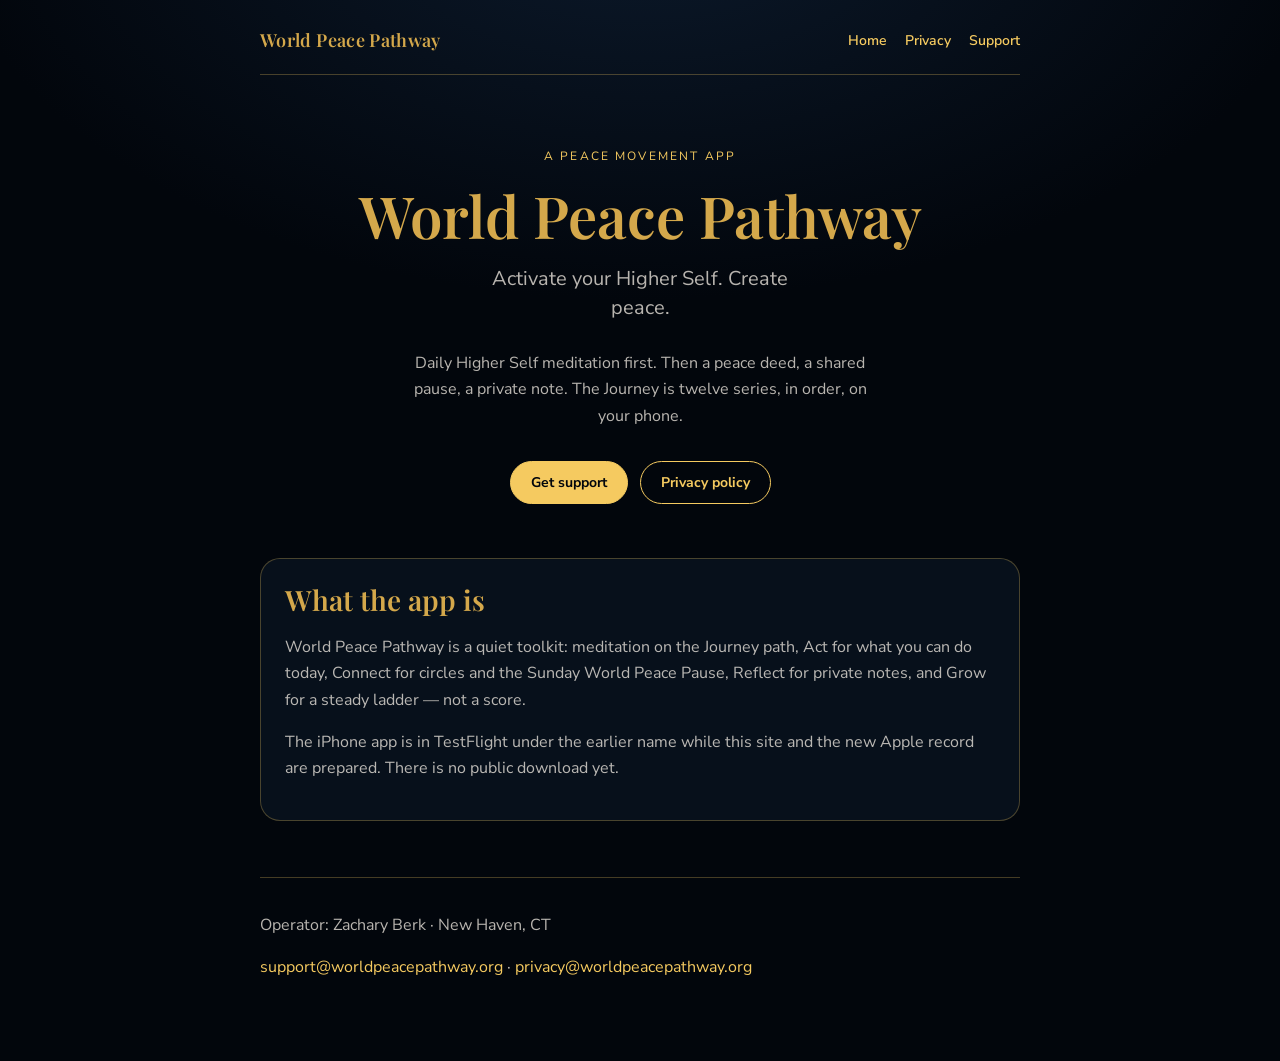
==== index.html @ 6fa05600 "World Peace Pathway website" ====
<!DOCTYPE html>
<html lang="en">
  <head>
    <meta charset="utf-8" />
    <meta name="viewport" content="width=device-width, initial-scale=1" />
    <title>World Peace Pathway</title>
    <meta
      name="description"
      content="World Peace Pathway — activate your Higher Self and create peace. A meditation path for daily practice, peace deeds, and shared silence."
    />
    <link rel="preconnect" href="https://fonts.googleapis.com" />
    <link rel="preconnect" href="https://fonts.gstatic.com" crossorigin />
    <link
      href="https://fonts.googleapis.com/css2?family=Nunito+Sans:wght@400;600;700&family=Playfair+Display:wght@500;600&display=swap"
      rel="stylesheet"
    />
    <link rel="stylesheet" href="styles.css" />
  </head>
  <body>
    <div class="wrap">
      <nav class="nav" aria-label="Primary">
        <a class="brand" href="index.html">World Peace Pathway</a>
        <div class="nav-links">
          <a href="index.html" aria-current="page">Home</a>
          <a href="privacy.html">Privacy</a>
          <a href="support.html">Support</a>
        </div>
      </nav>

      <header class="hero">
        <p class="kicker">A peace movement app</p>
        <h1>World Peace Pathway</h1>
        <p class="tagline">Activate your Higher Self. Create peace.</p>
        <p class="lede">
          Daily Higher Self meditation first. Then a peace deed, a shared pause, a private note.
          The Journey is twelve series, in order, on your phone.
        </p>
        <div class="actions">
          <a class="btn" href="support.html">Get support</a>
          <a class="btn ghost" href="privacy.html">Privacy policy</a>
        </div>
      </header>

      <section class="panel">
        <h2>What the app is</h2>
        <p>
          World Peace Pathway is a quiet toolkit: meditation on the Journey path, Act for what you
          can do today, Connect for circles and the Sunday World Peace Pause, Reflect for private
          notes, and Grow for a steady ladder — not a score.
        </p>
        <p>
          The iPhone app is in TestFlight under the earlier name while this site and the new
          Apple record are prepared. There is no public download yet.
        </p>
      </section>

      <footer>
        <p>Operator: Zachary Berk · New Haven, CT</p>
        <p>
          <a href="mailto:support@worldpeacepathway.org">support@worldpeacepathway.org</a>
          ·
          <a href="mailto:privacy@worldpeacepathway.org">privacy@worldpeacepathway.org</a>
        </p>
      </footer>
    </div>
  </body>
</html>
---- styles.css ----
:root {
  --night: #02060c;
  --night-mid: #061018;
  --card: #0a1522;
  --gold: #f5ca60;
  --gold-title: #d4a84b;
  --gold-deep: #8a5a0a;
  --cream: #fff8ee;
  --muted: rgba(255, 248, 238, 0.72);
  --line: rgba(245, 202, 96, 0.28);
  --ink: #0b2236;
}

* {
  box-sizing: border-box;
}

html,
body {
  margin: 0;
  min-height: 100%;
  background: radial-gradient(1200px 700px at 50% -10%, #0c1a2c 0%, var(--night) 58%);
  color: var(--cream);
  font-family: "Nunito Sans", sans-serif;
}

body {
  min-height: 100vh;
}

a {
  color: var(--gold);
  text-decoration: none;
}

a:hover,
a:focus {
  text-decoration: underline;
}

.wrap {
  width: min(760px, calc(100% - 40px));
  margin: 0 auto;
  padding: 28px 0 64px;
}

.nav {
  display: flex;
  align-items: center;
  justify-content: space-between;
  gap: 16px;
  padding-bottom: 22px;
  border-bottom: 1px solid var(--line);
}

.brand {
  font-family: "Playfair Display", Georgia, serif;
  font-weight: 600;
  font-size: 18px;
  letter-spacing: 0.02em;
  color: var(--gold-title);
}

.nav-links {
  display: flex;
  gap: 18px;
  font-size: 14px;
  font-weight: 600;
}

.hero {
  padding: 72px 0 36px;
  text-align: center;
}

.kicker {
  text-transform: uppercase;
  letter-spacing: 0.18em;
  font-size: 12px;
  color: var(--gold);
  margin: 0 0 16px;
}

h1 {
  font-family: "Playfair Display", Georgia, serif;
  font-weight: 600;
  font-size: clamp(36px, 7vw, 58px);
  line-height: 1.12;
  color: var(--gold-title);
  margin: 0 0 16px;
}

h2 {
  font-family: "Playfair Display", Georgia, serif;
  font-weight: 600;
  font-size: 28px;
  color: var(--gold-title);
  margin: 40px 0 12px;
}

h3 {
  font-family: "Playfair Display", Georgia, serif;
  font-size: 20px;
  color: var(--gold);
  margin: 28px 0 8px;
}

.tagline {
  font-size: 20px;
  line-height: 1.45;
  color: var(--muted);
  margin: 0 auto 28px;
  max-width: 28ch;
}

.lede,
p,
li {
  font-size: 16px;
  line-height: 1.65;
  color: var(--muted);
}

.lede {
  max-width: 46ch;
  margin: 0 auto 32px;
}

.actions {
  display: flex;
  justify-content: center;
  gap: 12px;
  flex-wrap: wrap;
}

.btn {
  display: inline-block;
  border: 1px solid var(--gold);
  color: var(--night);
  background: var(--gold);
  border-radius: 999px;
  padding: 11px 20px;
  font-weight: 700;
  font-size: 14px;
}

.btn.ghost {
  background: transparent;
  color: var(--gold);
}

.panel {
  background: rgba(10, 21, 34, 0.72);
  border: 1px solid var(--line);
  border-radius: 20px;
  padding: 22px 24px;
  margin-top: 18px;
}

.panel h2 {
  margin-top: 0;
}

ul {
  padding-left: 1.15em;
}

.meta {
  font-size: 13px;
  color: rgba(255, 248, 238, 0.55);
}

footer {
  margin-top: 56px;
  padding-top: 18px;
  border-top: 1px solid var(--line);
  font-size: 13px;
  color: rgba(255, 248, 238, 0.55);
}

@media (max-width: 640px) {
  .nav {
    flex-direction: column;
    align-items: flex-start;
  }

  .hero {
    padding-top: 48px;
    text-align: left;
  }

  .lede,
  .tagline {
    margin-left: 0;
  }

  .actions {
    justify-content: flex-start;
  }
}
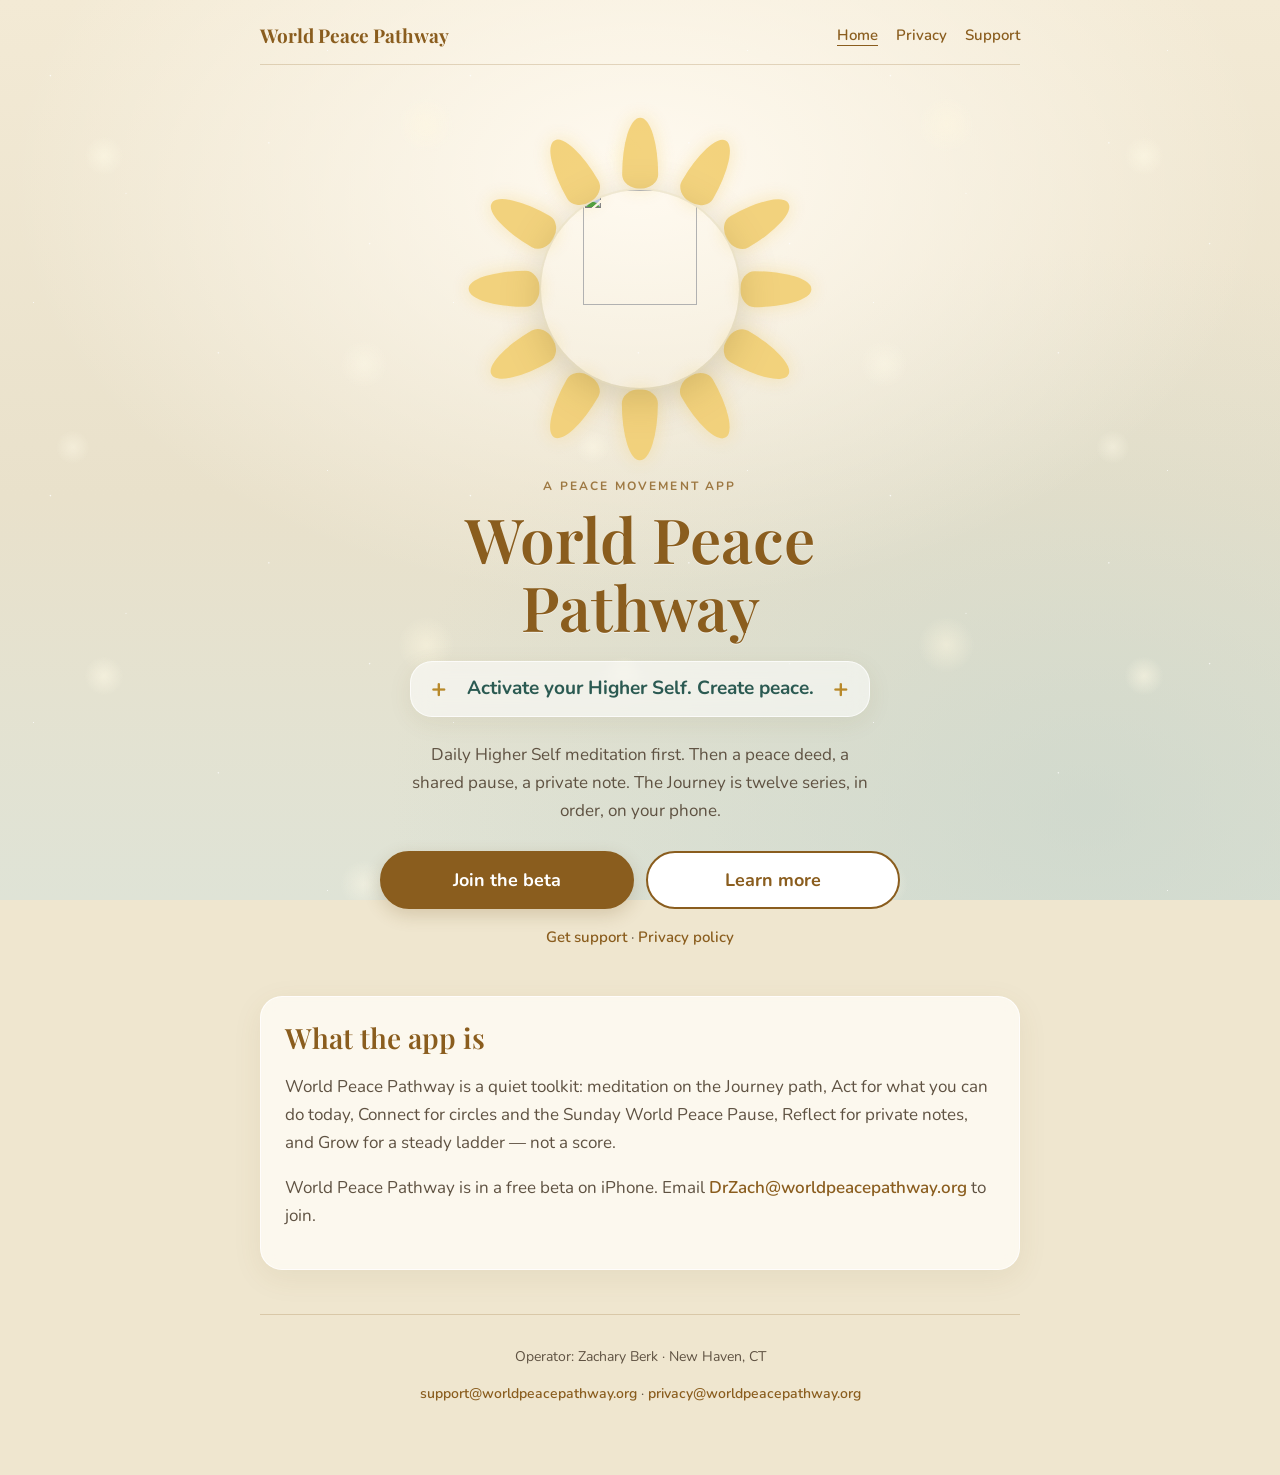
==== commit 276e186f: "New app look" ====
--- a/index.html
+++ b/index.html
@@ -11,7 +11,7 @@
     <link rel="preconnect" href="https://fonts.googleapis.com" />
     <link rel="preconnect" href="https://fonts.gstatic.com" crossorigin />
     <link
-      href="https://fonts.googleapis.com/css2?family=Nunito+Sans:wght@400;600;700&family=Playfair+Display:wght@500;600&display=swap"
+      href="https://fonts.googleapis.com/css2?family=Nunito:wght@400;600;700&family=Playfair+Display:wght@500;600;700&display=swap"
       rel="stylesheet"
     />
     <link rel="stylesheet" href="styles.css" />
@@ -28,20 +28,22 @@
       </nav>
 
       <header class="hero">
+        <div class="globe" aria-hidden="true"><span class="petal" style="--r:0deg"></span><span class="petal" style="--r:30deg"></span><span class="petal" style="--r:60deg"></span><span class="petal" style="--r:90deg"></span><span class="petal" style="--r:120deg"></span><span class="petal" style="--r:150deg"></span><span class="petal" style="--r:180deg"></span><span class="petal" style="--r:210deg"></span><span class="petal" style="--r:240deg"></span><span class="petal" style="--r:270deg"></span><span class="petal" style="--r:300deg"></span><span class="petal" style="--r:330deg"></span><img class="earth" src="img/earth.webp" alt="" /></div>
         <p class="kicker">A peace movement app</p>
         <h1>World Peace Pathway</h1>
-        <p class="tagline">Activate your Higher Self. Create peace.</p>
+        <p class="tagline"><span class="plus" aria-hidden="true">+</span><span>Activate your Higher Self. Create peace.</span><span class="plus" aria-hidden="true">+</span></p>
         <p class="lede">
           Daily Higher Self meditation first. Then a peace deed, a shared pause, a private note.
           The Journey is twelve series, in order, on your phone.
         </p>
         <div class="actions">
-          <a class="btn" href="support.html">Get support</a>
-          <a class="btn ghost" href="privacy.html">Privacy policy</a>
+          <a class="btn" href="mailto:DrZach@worldpeacepathway.org?subject=Join%20the%20World%20Peace%20Pathway%20beta">Join the beta</a>
+          <a class="btn ghost" href="#about">Learn more</a>
         </div>
+        <p class="small-links"><a href="support.html">Get support</a> · <a href="privacy.html">Privacy policy</a></p>
       </header>
 
-      <section class="panel">
+      <section class="panel" id="about">
         <h2>What the app is</h2>
         <p>
           World Peace Pathway is a quiet toolkit: meditation on the Journey path, Act for what you
@@ -49,8 +51,8 @@
           notes, and Grow for a steady ladder — not a score.
         </p>
         <p>
-          The iPhone app is in TestFlight under the earlier name while this site and the new
-          Apple record are prepared. There is no public download yet.
+          World Peace Pathway is in a free beta on iPhone. Email
+          <a href="mailto:DrZach@worldpeacepathway.org">DrZach@worldpeacepathway.org</a> to join.
         </p>
       </section>
 
--- a/styles.css
+++ b/styles.css
@@ -1,200 +1,92 @@
 :root {
-  --night: #02060c;
-  --night-mid: #061018;
-  --card: #0a1522;
-  --gold: #f5ca60;
-  --gold-title: #d4a84b;
-  --gold-deep: #8a5a0a;
-  --cream: #fff8ee;
-  --muted: rgba(255, 248, 238, 0.72);
-  --line: rgba(245, 202, 96, 0.28);
-  --ink: #0b2236;
+  --cream: #fbf5e6;
+  --sky: #efe6cf;
+  --gold: #e9c76a;
+  --petal: #f2cf72;
+  --brown: #8a5d1e;
+  --brown-deep: #6f4914;
+  --teal: #2b5a52;
+  --ink: #3f3426;
+  --muted: #5f5242;
+  --line: rgba(138, 93, 30, 0.22);
 }
-
-* {
-  box-sizing: border-box;
-}
-
-html,
-body {
-  margin: 0;
-  min-height: 100%;
-  background: radial-gradient(1200px 700px at 50% -10%, #0c1a2c 0%, var(--night) 58%);
-  color: var(--cream);
-  font-family: "Nunito Sans", sans-serif;
-}
-
+* { box-sizing: border-box; }
+html { scroll-behavior: smooth; }
+html, body { margin: 0; min-height: 100%; }
 body {
   min-height: 100vh;
+  color: var(--ink);
+  font-family: "Nunito", system-ui, sans-serif;
+  background-color: var(--sky);
+  background-image:
+    radial-gradient(2px 2px at 12% 18%, rgba(255,255,255,.95), transparent 60%),
+    radial-gradient(1.5px 1.5px at 78% 12%, rgba(255,255,255,.9), transparent 60%),
+    radial-gradient(2px 2px at 64% 34%, rgba(255,255,255,.85), transparent 60%),
+    radial-gradient(1.5px 1.5px at 30% 46%, rgba(255,255,255,.9), transparent 60%),
+    radial-gradient(2px 2px at 88% 58%, rgba(255,255,255,.85), transparent 60%),
+    radial-gradient(1.5px 1.5px at 8% 72%, rgba(255,255,255,.9), transparent 60%),
+    radial-gradient(2px 2px at 52% 84%, rgba(255,255,255,.85), transparent 60%),
+    radial-gradient(28px 28px at 20% 30%, rgba(255,250,230,.55), transparent 70%),
+    radial-gradient(40px 40px at 82% 24%, rgba(255,248,225,.5), transparent 70%),
+    radial-gradient(34px 34px at 70% 70%, rgba(255,250,232,.45), transparent 70%),
+    radial-gradient(24px 24px at 14% 86%, rgba(255,250,232,.45), transparent 70%),
+    radial-gradient(900px 600px at 50% 20%, #fffaf0 0%, rgba(255,250,238,0) 70%),
+    radial-gradient(1000px 800px at 85% 90%, rgba(196,210,200,.55), transparent 70%),
+    linear-gradient(180deg, #f3ead5 0%, #e9e1cb 55%, #dfe3d6 100%);
+  background-size: 420px 420px, 420px 420px, 420px 420px, 420px 420px, 420px 420px, 420px 420px, 420px 420px,
+    520px 520px, 520px 520px, 520px 520px, 520px 520px, auto, auto, auto;
+  background-attachment: fixed;
 }
-
-a {
-  color: var(--gold);
-  text-decoration: none;
+a { color: var(--brown); text-decoration: none; font-weight: 600; }
+a:hover, a:focus { text-decoration: underline; }
+.wrap { width: min(760px, calc(100% - 36px)); margin: 0 auto; padding: 22px 0 56px; }
+.nav { display: flex; align-items: center; justify-content: space-between; gap: 12px; flex-wrap: wrap;
+  padding-bottom: 16px; border-bottom: 1px solid var(--line); }
+.brand { font-family: "Playfair Display", Georgia, serif; font-weight: 700; font-size: 19px; color: var(--brown); }
+.nav-links { display: flex; gap: 18px; font-size: 15px; }
+.nav-links a[aria-current="page"] { text-decoration: underline; text-underline-offset: 5px; }
+.hero { padding: 36px 0 28px; text-align: center; }
+.globe { position: relative; width: min(300px, 76vw); aspect-ratio: 1; margin: 6px auto 18px; }
+.earth { position: absolute; inset: 21%; width: 58%; height: 58%; border-radius: 50%;
+  filter: saturate(.9) hue-rotate(4deg) brightness(.92);
+  box-shadow: 0 0 0 2px rgba(255,240,200,.35), 0 10px 40px rgba(120,90,30,.25); }
+.petal { position: absolute; left: 50%; top: 50%; width: 10.5%; height: 21%;
+  background: var(--petal); opacity: .9; border-radius: 50% 50% 50% 50% / 80% 80% 20% 20%;
+  transform: translate(-50%, -50%) rotate(var(--r)) translateY(-190%);
+  box-shadow: 0 0 18px rgba(242,207,114,.45); }
+.kicker { text-transform: uppercase; letter-spacing: .18em; font-size: 12px; font-weight: 700; color: var(--brown); margin: 0 0 8px; opacity: .8; }
+h1 { font-family: "Playfair Display", Georgia, serif; font-weight: 600; font-size: clamp(40px, 8vw, 62px);
+  line-height: 1.1; color: var(--brown); margin: 0 0 20px; text-shadow: 0 1px 0 rgba(255,255,255,.5); }
+.hero h1 { max-width: 11ch; margin-left: auto; margin-right: auto; }
+h2 { font-family: "Playfair Display", Georgia, serif; font-weight: 600; font-size: 28px; color: var(--brown); margin: 36px 0 12px; }
+h3 { font-family: "Playfair Display", Georgia, serif; font-size: 20px; color: var(--brown-deep); margin: 26px 0 6px; }
+.tagline { display: flex; align-items: center; justify-content: space-between; gap: 14px;
+  max-width: 460px; margin: 0 auto 24px; padding: 14px 20px; border-radius: 22px;
+  background: rgba(255,255,255,.55); backdrop-filter: blur(10px); -webkit-backdrop-filter: blur(10px);
+  border: 1px solid rgba(255,255,255,.7); box-shadow: 0 6px 24px rgba(120,90,30,.08);
+  color: var(--teal); font-weight: 700; font-size: 19px; line-height: 1.35; }
+.tagline .plus { color: #b8892a; font-size: 26px; font-weight: 700; line-height: 1; }
+p, li, .lede { font-size: 17px; line-height: 1.65; color: var(--muted); }
+.lede { max-width: 46ch; margin: 0 auto 26px; }
+.actions { display: flex; flex-direction: column; gap: 12px; max-width: 420px; margin: 0 auto; }
+.btn { display: block; text-align: center; border-radius: 999px; padding: 15px 22px; font-weight: 700; font-size: 18px;
+  background: var(--brown); color: #fff; border: 2px solid var(--brown); box-shadow: 0 6px 18px rgba(111,73,20,.2); }
+.btn:hover, .btn:focus { text-decoration: none; background: var(--brown-deep); }
+.btn.ghost { background: #fff; color: var(--brown); box-shadow: none; }
+.btn.ghost:hover { background: #fffaf0; }
+.small-links { font-size: 15px; margin: 16px 0 0; }
+.panel, main > section, .wrap > section {
+  background: rgba(255,253,247,.78); backdrop-filter: blur(8px); -webkit-backdrop-filter: blur(8px);
+  border: 1px solid rgba(255,255,255,.8); border-radius: 22px; padding: 22px 24px; margin-top: 18px;
+  box-shadow: 0 8px 30px rgba(120,90,30,.08); }
+.panel h2, section > h2:first-child { margin-top: 0; }
+ul { padding-left: 1.15em; }
+.meta { font-size: 14px; color: var(--muted); }
+footer { margin-top: 44px; padding-top: 16px; border-top: 1px solid var(--line); font-size: 14px; color: var(--muted); text-align: center; }
+footer p { font-size: 14px; }
+@media (min-width: 900px) {
+  .hero { padding-top: 48px; }
+  .globe { width: 340px; }
+  .actions { flex-direction: row; max-width: 520px; }
+  .actions .btn { flex: 1; }
 }
-
-a:hover,
-a:focus {
-  text-decoration: underline;
-}
-
-.wrap {
-  width: min(760px, calc(100% - 40px));
-  margin: 0 auto;
-  padding: 28px 0 64px;
-}
-
-.nav {
-  display: flex;
-  align-items: center;
-  justify-content: space-between;
-  gap: 16px;
-  padding-bottom: 22px;
-  border-bottom: 1px solid var(--line);
-}
-
-.brand {
-  font-family: "Playfair Display", Georgia, serif;
-  font-weight: 600;
-  font-size: 18px;
-  letter-spacing: 0.02em;
-  color: var(--gold-title);
-}
-
-.nav-links {
-  display: flex;
-  gap: 18px;
-  font-size: 14px;
-  font-weight: 600;
-}
-
-.hero {
-  padding: 72px 0 36px;
-  text-align: center;
-}
-
-.kicker {
-  text-transform: uppercase;
-  letter-spacing: 0.18em;
-  font-size: 12px;
-  color: var(--gold);
-  margin: 0 0 16px;
-}
-
-h1 {
-  font-family: "Playfair Display", Georgia, serif;
-  font-weight: 600;
-  font-size: clamp(36px, 7vw, 58px);
-  line-height: 1.12;
-  color: var(--gold-title);
-  margin: 0 0 16px;
-}
-
-h2 {
-  font-family: "Playfair Display", Georgia, serif;
-  font-weight: 600;
-  font-size: 28px;
-  color: var(--gold-title);
-  margin: 40px 0 12px;
-}
-
-h3 {
-  font-family: "Playfair Display", Georgia, serif;
-  font-size: 20px;
-  color: var(--gold);
-  margin: 28px 0 8px;
-}
-
-.tagline {
-  font-size: 20px;
-  line-height: 1.45;
-  color: var(--muted);
-  margin: 0 auto 28px;
-  max-width: 28ch;
-}
-
-.lede,
-p,
-li {
-  font-size: 16px;
-  line-height: 1.65;
-  color: var(--muted);
-}
-
-.lede {
-  max-width: 46ch;
-  margin: 0 auto 32px;
-}
-
-.actions {
-  display: flex;
-  justify-content: center;
-  gap: 12px;
-  flex-wrap: wrap;
-}
-
-.btn {
-  display: inline-block;
-  border: 1px solid var(--gold);
-  color: var(--night);
-  background: var(--gold);
-  border-radius: 999px;
-  padding: 11px 20px;
-  font-weight: 700;
-  font-size: 14px;
-}
-
-.btn.ghost {
-  background: transparent;
-  color: var(--gold);
-}
-
-.panel {
-  background: rgba(10, 21, 34, 0.72);
-  border: 1px solid var(--line);
-  border-radius: 20px;
-  padding: 22px 24px;
-  margin-top: 18px;
-}
-
-.panel h2 {
-  margin-top: 0;
-}
-
-ul {
-  padding-left: 1.15em;
-}
-
-.meta {
-  font-size: 13px;
-  color: rgba(255, 248, 238, 0.55);
-}
-
-footer {
-  margin-top: 56px;
-  padding-top: 18px;
-  border-top: 1px solid var(--line);
-  font-size: 13px;
-  color: rgba(255, 248, 238, 0.55);
-}
-
-@media (max-width: 640px) {
-  .nav {
-    flex-direction: column;
-    align-items: flex-start;
-  }
-
-  .hero {
-    padding-top: 48px;
-    text-align: left;
-  }
-
-  .lede,
-  .tagline {
-    margin-left: 0;
-  }
-
-  .actions {
-    justify-content: flex-start;
-  }
-}
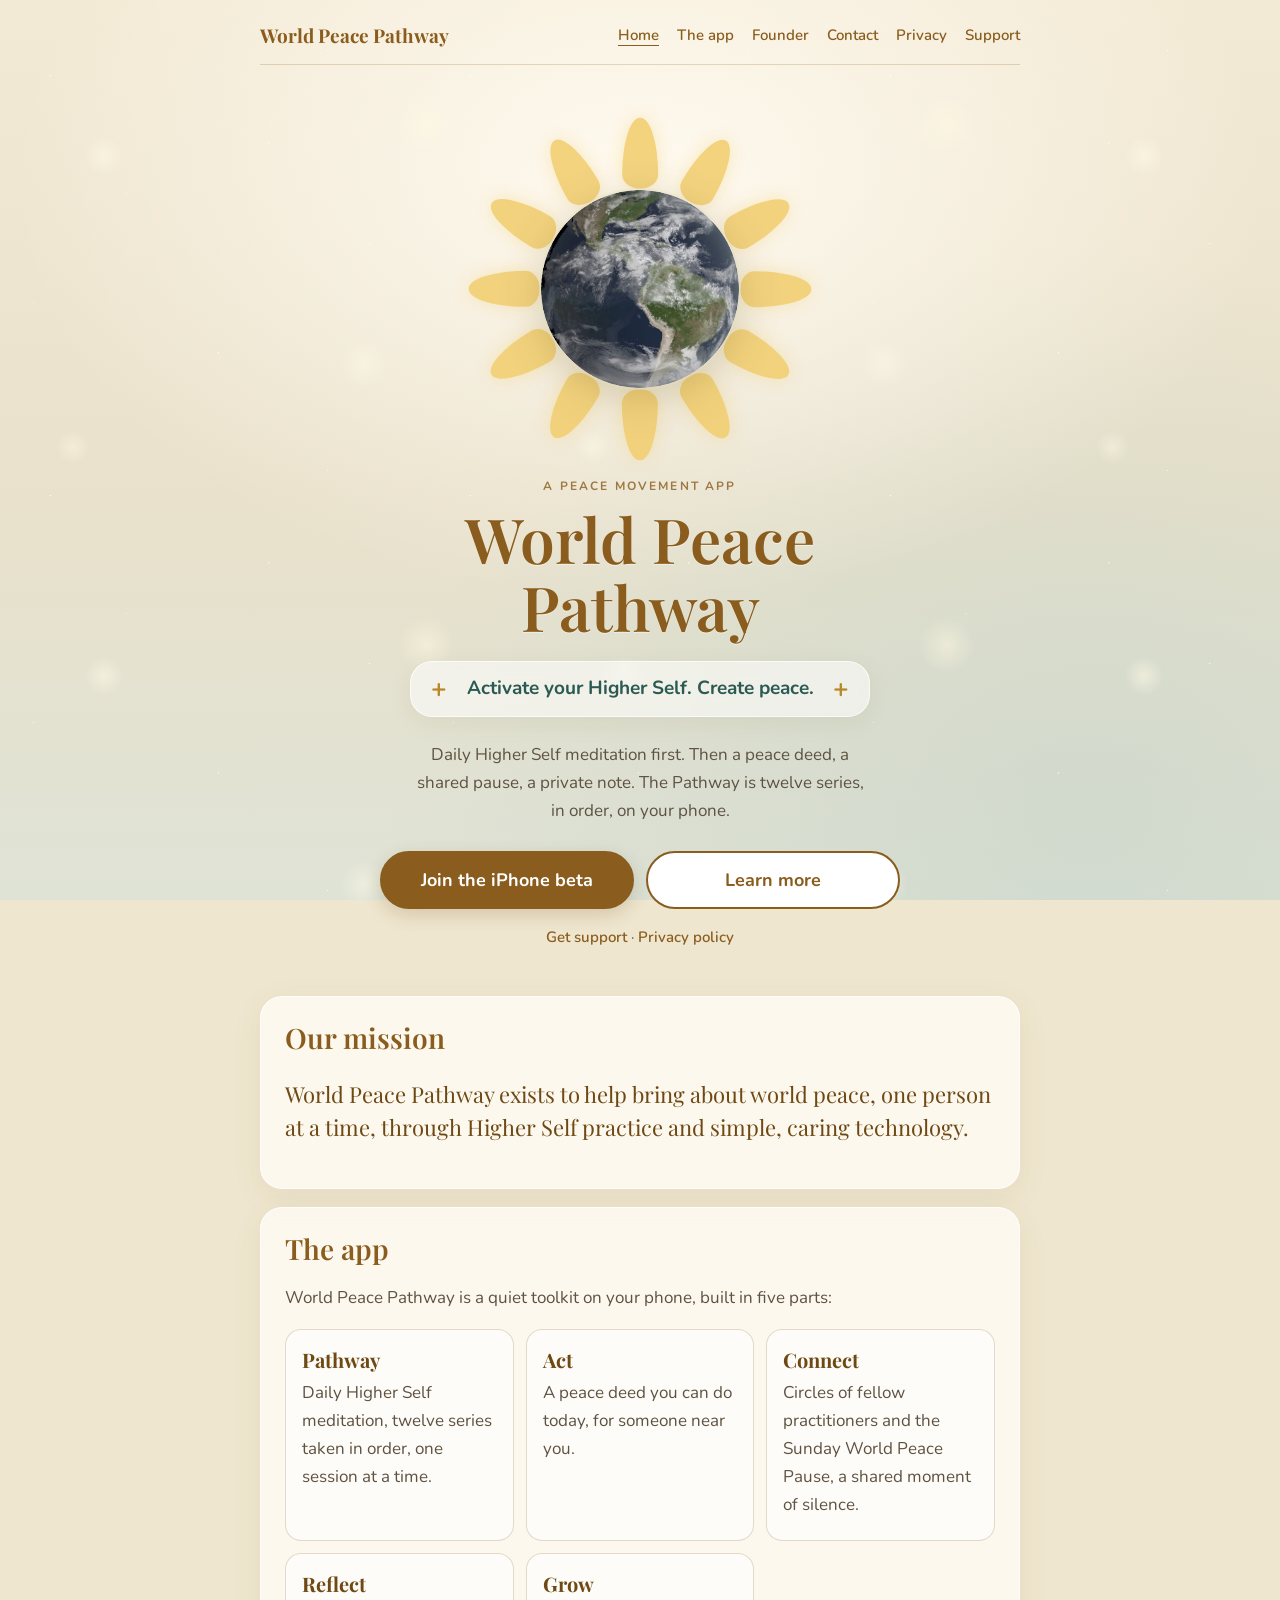
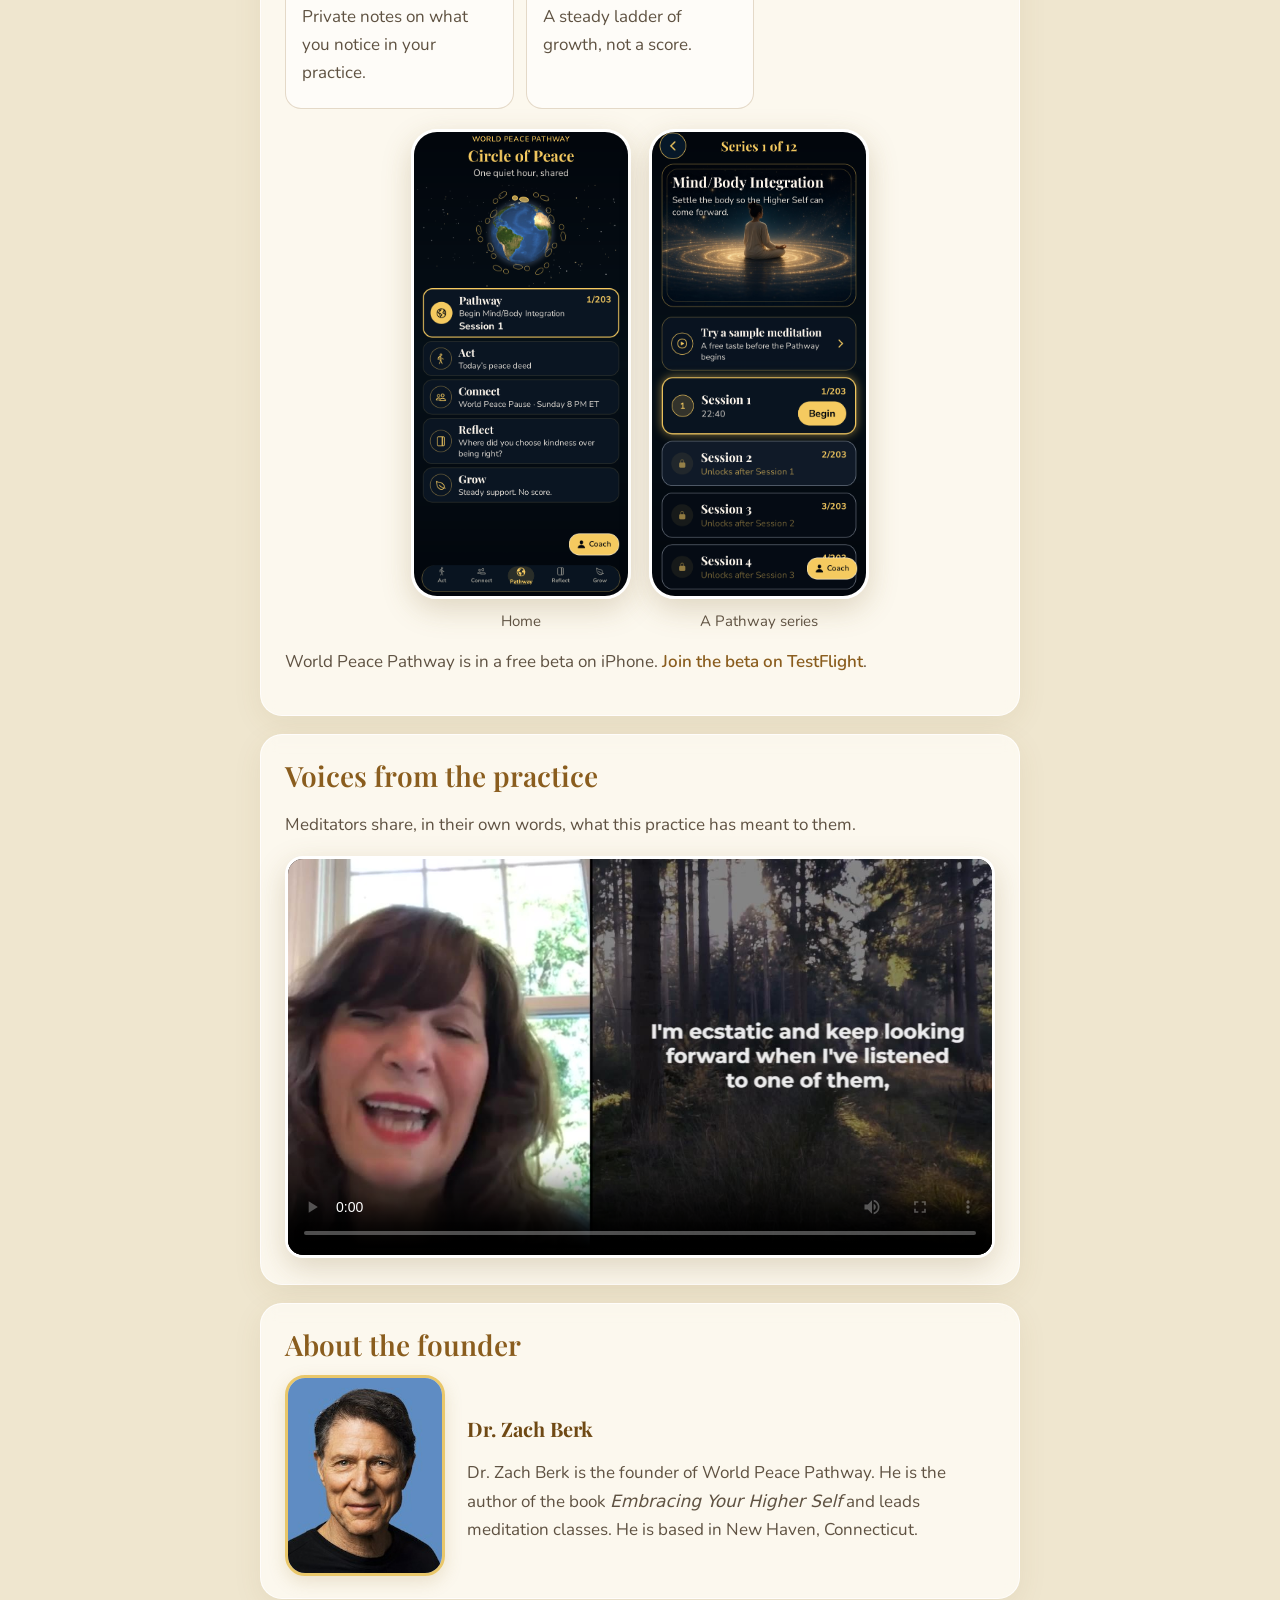
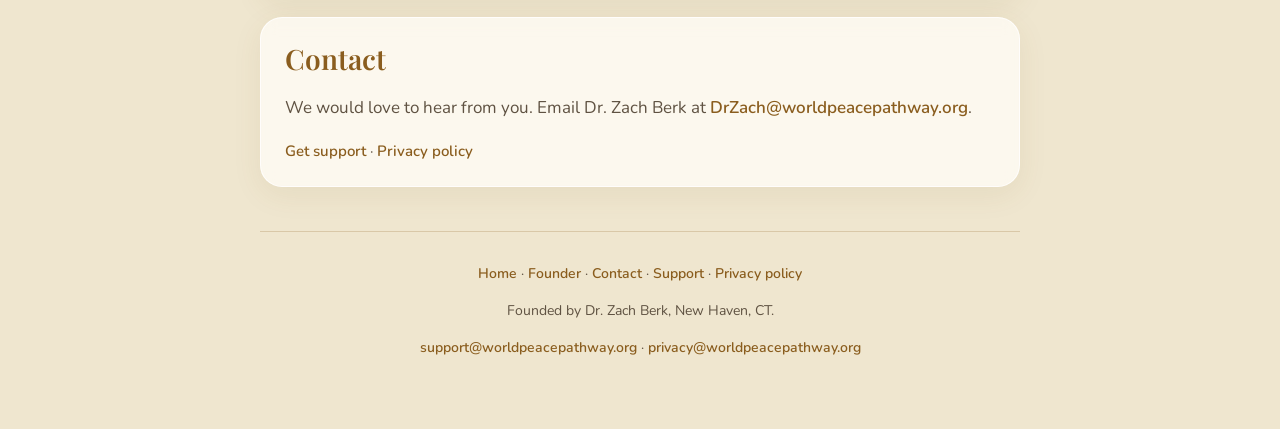
==== commit 488d615d: "Publish full World Peace Pathway site: app overview, Voices video, founder photo Co-authored-by: 764" ====
--- a/index.html
+++ b/index.html
@@ -6,7 +6,7 @@
     <title>World Peace Pathway</title>
     <meta
       name="description"
-      content="World Peace Pathway — activate your Higher Self and create peace. A meditation path for daily practice, peace deeds, and shared silence."
+      content="World Peace Pathway, activate your Higher Self and create peace. A meditation path for daily practice, peace deeds, and shared silence."
     />
     <link rel="preconnect" href="https://fonts.googleapis.com" />
     <link rel="preconnect" href="https://fonts.gstatic.com" crossorigin />
@@ -22,6 +22,9 @@
         <a class="brand" href="index.html">World Peace Pathway</a>
         <div class="nav-links">
           <a href="index.html" aria-current="page">Home</a>
+          <a href="#about">The app</a>
+          <a href="#founder">Founder</a>
+          <a href="#contact">Contact</a>
           <a href="privacy.html">Privacy</a>
           <a href="support.html">Support</a>
         </div>
@@ -34,30 +37,72 @@
         <p class="tagline"><span class="plus" aria-hidden="true">+</span><span>Activate your Higher Self. Create peace.</span><span class="plus" aria-hidden="true">+</span></p>
         <p class="lede">
           Daily Higher Self meditation first. Then a peace deed, a shared pause, a private note.
-          The Journey is twelve series, in order, on your phone.
+          The Pathway is twelve series, in order, on your phone.
         </p>
         <div class="actions">
-          <a class="btn" href="mailto:DrZach@worldpeacepathway.org?subject=Join%20the%20World%20Peace%20Pathway%20beta">Join the beta</a>
-          <a class="btn ghost" href="#about">Learn more</a>
+          <a class="btn" href="https://testflight.apple.com/join/EWuF71GV">Join the iPhone beta</a>
+          <a class="btn ghost" href="#mission">Learn more</a>
         </div>
         <p class="small-links"><a href="support.html">Get support</a> · <a href="privacy.html">Privacy policy</a></p>
       </header>
 
+      <section class="panel" id="mission">
+        <h2>Our mission</h2>
+        <p class="mission">World Peace Pathway exists to help bring about world peace, one person at a time,
+        through Higher Self practice and simple, caring technology.</p>
+      </section>
+
       <section class="panel" id="about">
-        <h2>What the app is</h2>
-        <p>
-          World Peace Pathway is a quiet toolkit: meditation on the Journey path, Act for what you
-          can do today, Connect for circles and the Sunday World Peace Pause, Reflect for private
-          notes, and Grow for a steady ladder — not a score.
-        </p>
-        <p>
-          World Peace Pathway is in a free beta on iPhone. Email
-          <a href="mailto:DrZach@worldpeacepathway.org">DrZach@worldpeacepathway.org</a> to join.
-        </p>
+        <h2>The app</h2>
+        <p>World Peace Pathway is a quiet toolkit on your phone, built in five parts:</p>
+        <div class="parts">
+          <div class="part"><h3>Pathway</h3><p>Daily Higher Self meditation, twelve series taken in order, one session at a time.</p></div>
+          <div class="part"><h3>Act</h3><p>A peace deed you can do today, for someone near you.</p></div>
+          <div class="part"><h3>Connect</h3><p>Circles of fellow practitioners and the Sunday World Peace Pause, a shared moment of silence.</p></div>
+          <div class="part"><h3>Reflect</h3><p>Private notes on what you notice in your practice.</p></div>
+          <div class="part"><h3>Grow</h3><p>A steady ladder of growth, not a score.</p></div>
+        </div>
+        <div class="shots">
+          <figure><img src="img/app-home.png" alt="World Peace Pathway home screen" /><figcaption>Home</figcaption></figure>
+          <figure><img src="img/app-pathway.png" alt="A Pathway series list in World Peace Pathway" /><figcaption>A Pathway series</figcaption></figure>
+        </div>
+        <p>World Peace Pathway is in a free beta on iPhone.
+          <a href="https://testflight.apple.com/join/EWuF71GV">Join the beta on TestFlight</a>.</p>
+      </section>
+
+      <section class="panel" id="voices">
+        <h2>Voices from the practice</h2>
+        <p>Meditators share, in their own words, what this practice has meant to them.</p>
+        <div class="video-wrap">
+          <video controls playsinline preload="metadata" poster="media/voices-poster.jpg">
+            <source src="media/voices.mp4" type="video/mp4" />
+            Your browser does not support embedded video.
+          </video>
+        </div>
+      </section>
+
+      <section class="panel" id="founder">
+        <h2>About the founder</h2>
+        <div class="founder">
+          <img class="founder-photo" src="media/zach-berk.jpg" alt="Dr. Zach Berk" width="160" height="203" loading="lazy" />
+          <div>
+            <h3>Dr. Zach Berk</h3>
+            <p>Dr. Zach Berk is the founder of World Peace Pathway. He is the author of the book
+            <em>Embracing Your Higher Self</em> and leads meditation classes. He is based in New Haven, Connecticut.</p>
+          </div>
+        </div>
+      </section>
+
+      <section class="panel" id="contact">
+        <h2>Contact</h2>
+        <p>We would love to hear from you. Email Dr. Zach Berk at
+          <a href="mailto:DrZach@worldpeacepathway.org">DrZach@worldpeacepathway.org</a>.</p>
+        <p class="small-links"><a href="support.html">Get support</a> · <a href="privacy.html">Privacy policy</a></p>
       </section>
 
       <footer>
-        <p>Operator: Zachary Berk · New Haven, CT</p>
+        <p class="footer-links"><a href="index.html">Home</a> · <a href="#founder">Founder</a> · <a href="#contact">Contact</a> · <a href="support.html">Support</a> · <a href="privacy.html">Privacy policy</a></p>
+        <p>Founded by Dr. Zach Berk, New Haven, CT.</p>
         <p>
           <a href="mailto:support@worldpeacepathway.org">support@worldpeacepathway.org</a>
           ·
--- a/styles.css
+++ b/styles.css
@@ -90,3 +90,22 @@
   .actions { flex-direction: row; max-width: 520px; }
   .actions .btn { flex: 1; }
 }
+
+.mission { font-family: "Playfair Display", Georgia, serif; font-size: 22px; line-height: 1.5; color: var(--brown-deep); }
+.parts { display: grid; grid-template-columns: repeat(auto-fit, minmax(200px, 1fr)); gap: 12px; }
+.part { background: rgba(255,255,255,.6); border: 1px solid var(--line); border-radius: 16px; padding: 4px 16px; }
+.part h3 { margin-top: 12px; }
+.part p { margin-top: 4px; }
+.shots { display: flex; gap: 18px; justify-content: center; flex-wrap: wrap; margin: 20px 0 8px; }
+.shots figure { margin: 0; text-align: center; }
+.shots img { width: min(220px, 40vw); border-radius: 26px; border: 3px solid #fff; box-shadow: 0 10px 30px rgba(120,90,30,.22); }
+.shots figcaption { font-size: 15px; color: var(--muted); margin-top: 6px; }
+.founder { display: flex; gap: 22px; align-items: center; flex-wrap: wrap; }
+.photo-placeholder { width: 160px; height: 200px; flex: none; border: 2px dashed var(--brown); border-radius: 18px;
+  display: flex; align-items: center; justify-content: center; text-align: center; font-weight: 700; font-size: 13px;
+  letter-spacing: .08em; color: var(--brown); background: rgba(255,255,255,.6); }
+.founder > div:last-child { flex: 1; min-width: 220px; }
+
+.video-wrap { margin: 16px 0 4px; border-radius: 18px; overflow: hidden; border: 3px solid #fff; box-shadow: 0 10px 30px rgba(120,90,30,.22); background: #000; }
+.video-wrap video { display: block; width: 100%; height: auto; aspect-ratio: 16 / 9; }
+.founder-photo { width: 160px; height: auto; flex: none; border-radius: 20px; border: 3px solid var(--gold); box-shadow: 0 6px 18px rgba(150,115,40,0.18); object-fit: cover; }
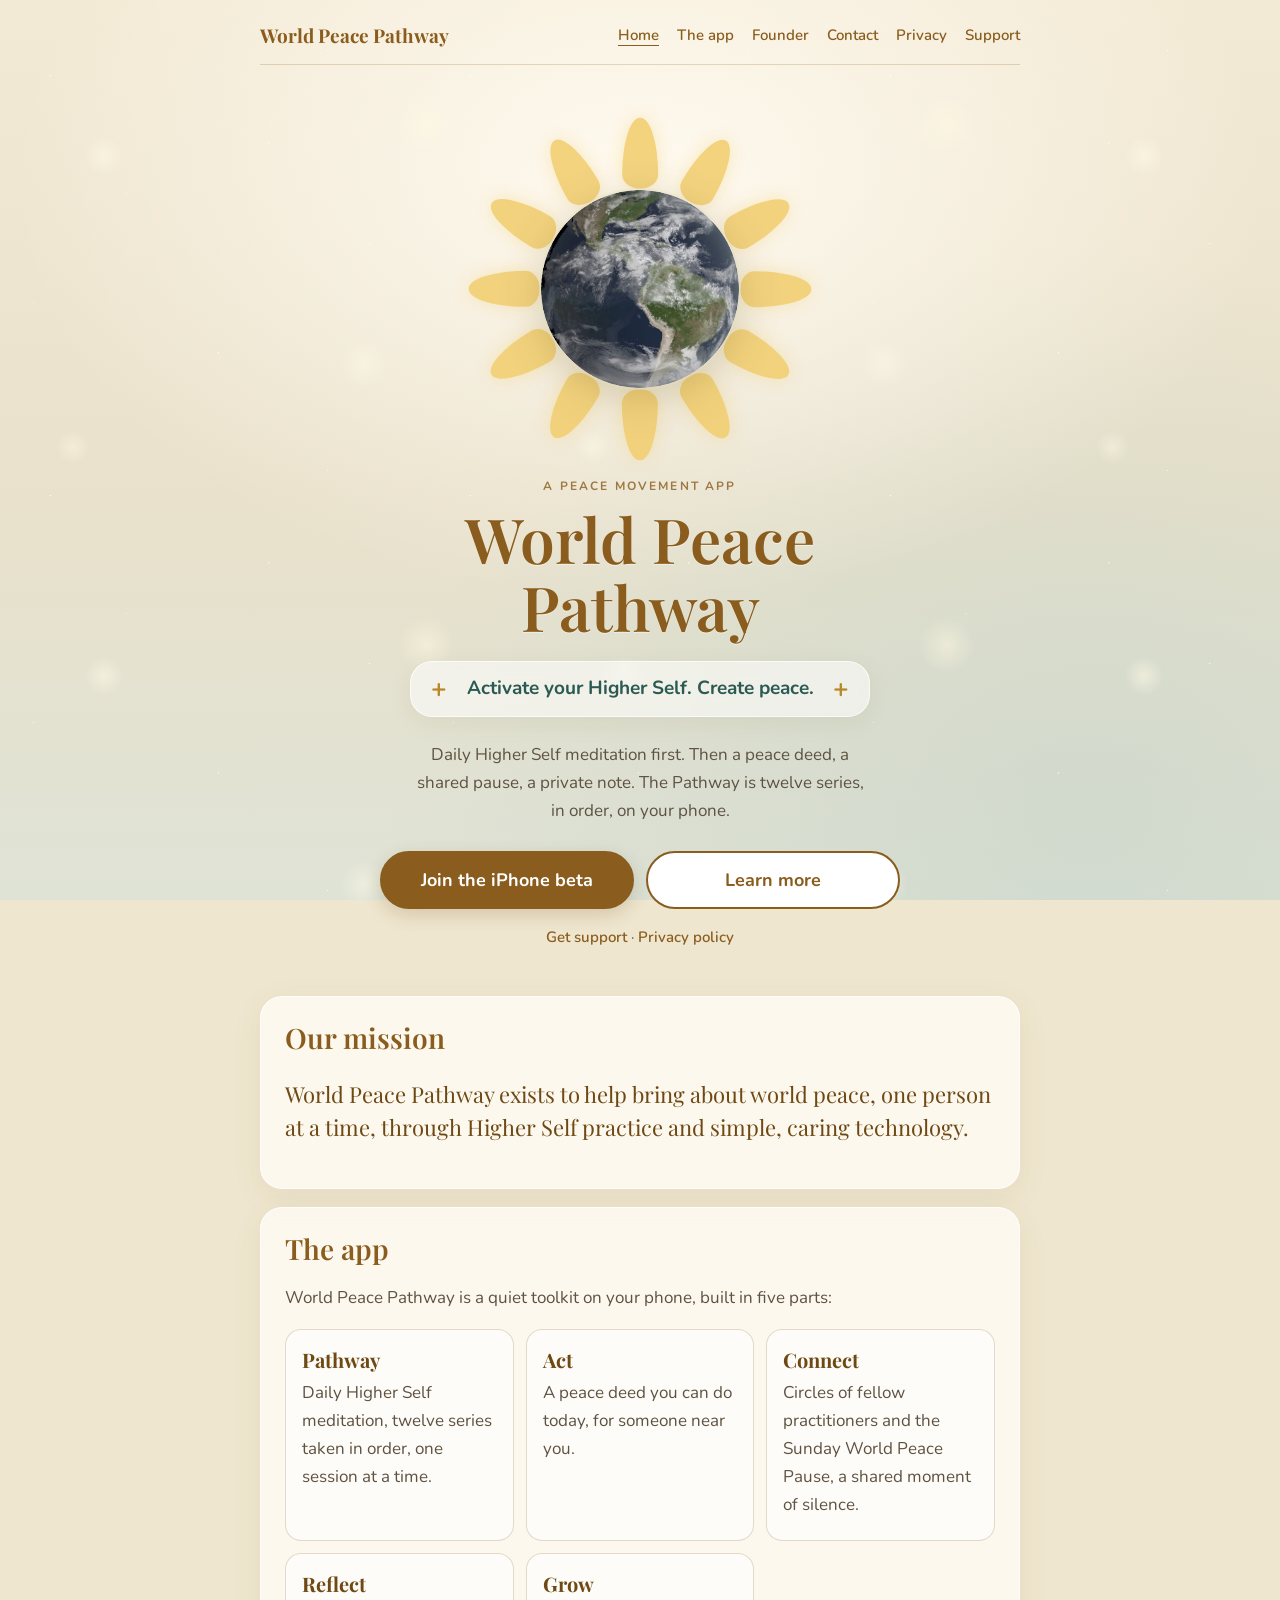
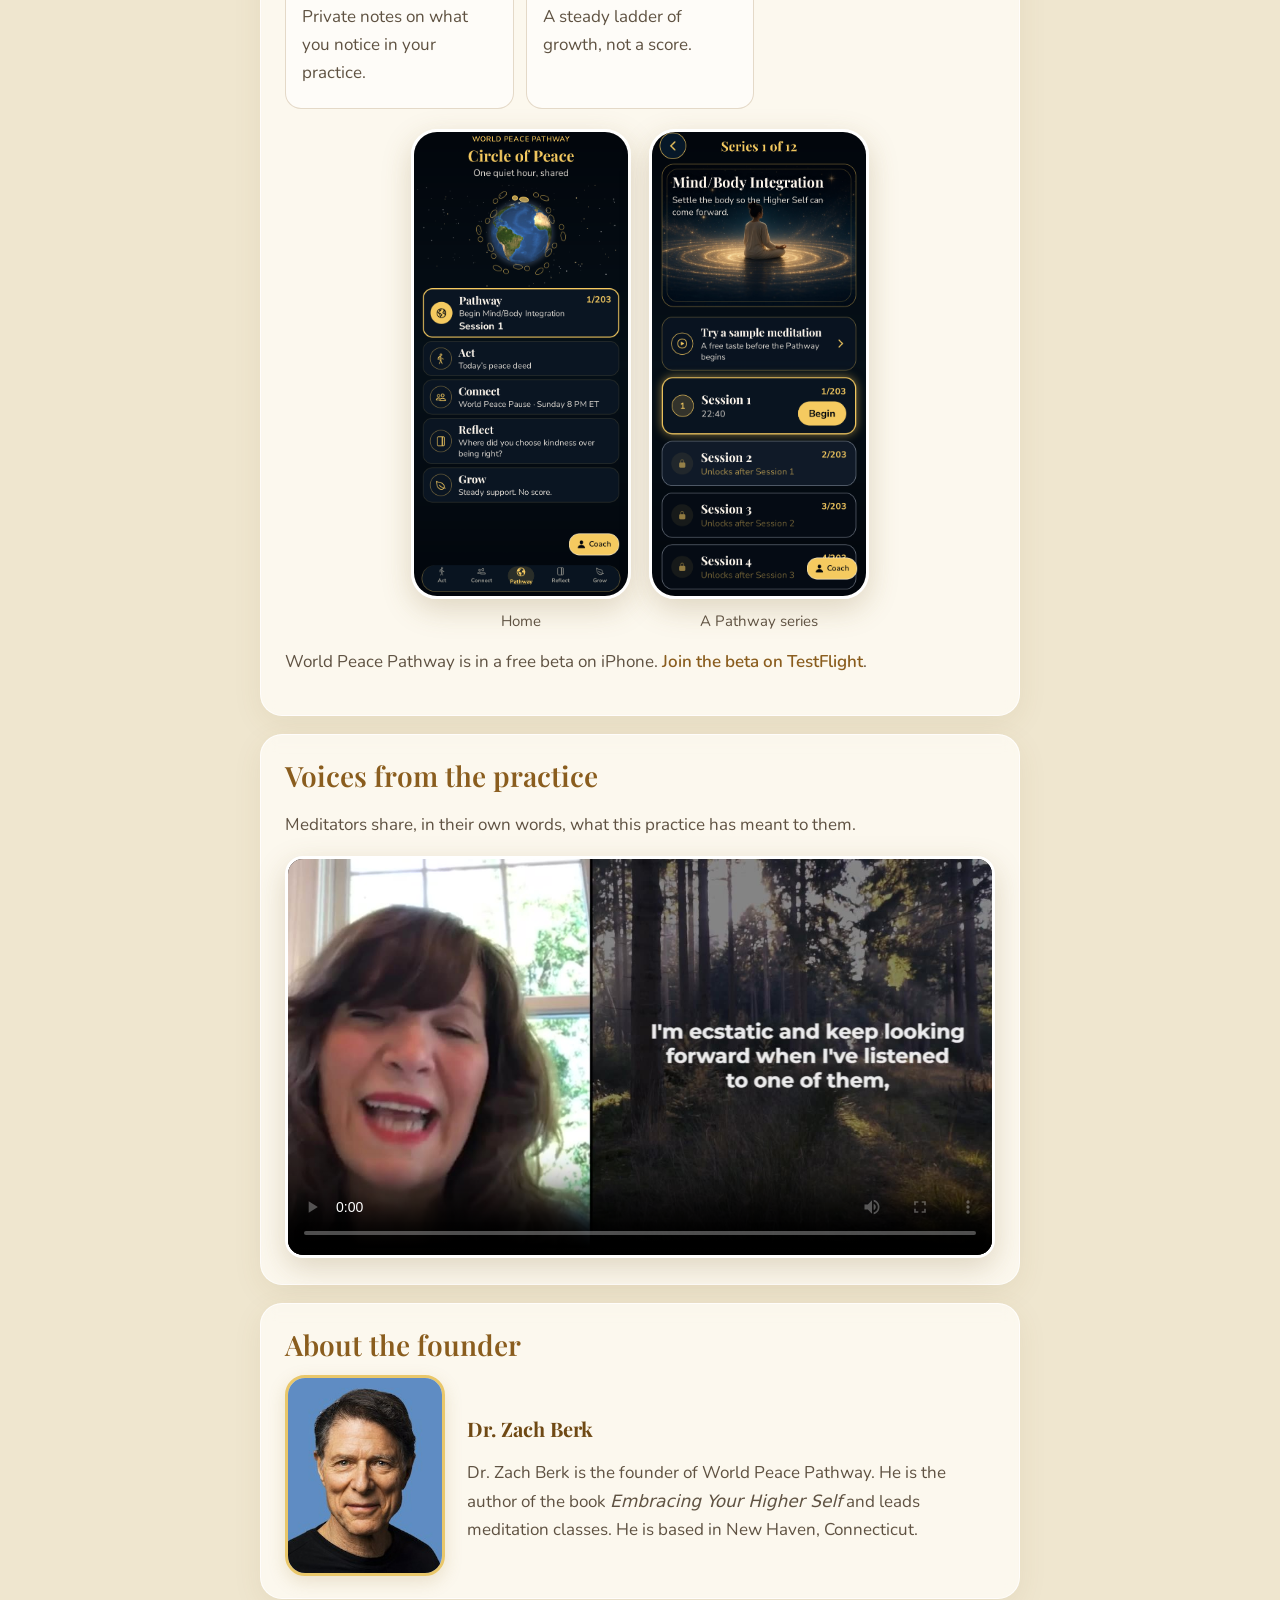
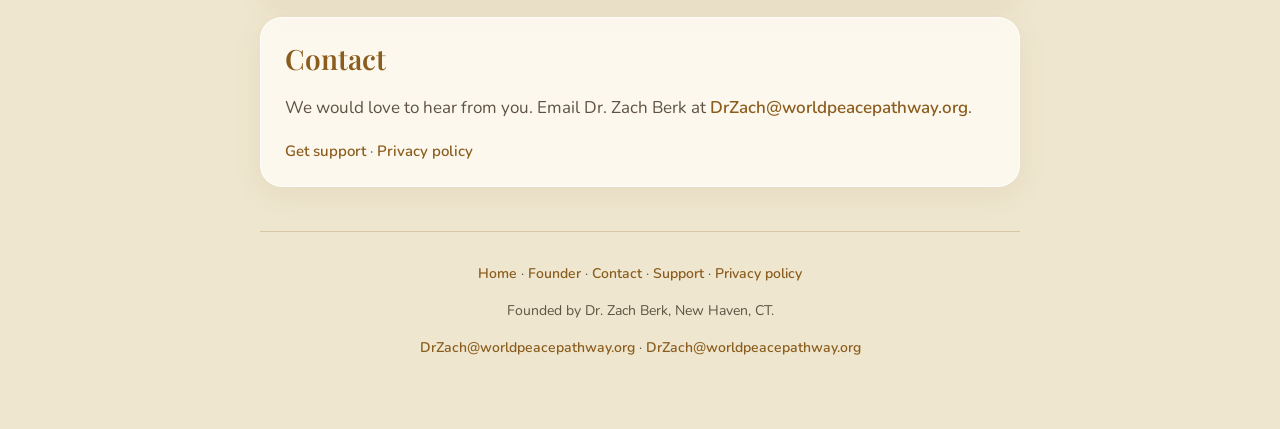
==== commit f2d14551: "Use DrZach@ contact address Also limit the privacy policy to the iPhone app, fix the home meta descr" ====
--- a/index.html
+++ b/index.html
@@ -3,10 +3,10 @@
   <head>
     <meta charset="utf-8" />
     <meta name="viewport" content="width=device-width, initial-scale=1" />
-    <title>World Peace Pathway</title>
+    <title>World Peace Pathway | A path to world peace</title>
     <meta
       name="description"
-      content="World Peace Pathway, activate your Higher Self and create peace. A meditation path for daily practice, peace deeds, and shared silence."
+      content="World Peace Pathway: activate your Higher Self and create peace. A meditation path for daily practice, peace deeds, and shared silence."
     />
     <link rel="preconnect" href="https://fonts.googleapis.com" />
     <link rel="preconnect" href="https://fonts.gstatic.com" crossorigin />
@@ -104,9 +104,9 @@
         <p class="footer-links"><a href="index.html">Home</a> · <a href="#founder">Founder</a> · <a href="#contact">Contact</a> · <a href="support.html">Support</a> · <a href="privacy.html">Privacy policy</a></p>
         <p>Founded by Dr. Zach Berk, New Haven, CT.</p>
         <p>
-          <a href="mailto:support@worldpeacepathway.org">support@worldpeacepathway.org</a>
+          <a href="mailto:DrZach@worldpeacepathway.org">DrZach@worldpeacepathway.org</a>
           ·
-          <a href="mailto:privacy@worldpeacepathway.org">privacy@worldpeacepathway.org</a>
+          <a href="mailto:DrZach@worldpeacepathway.org">DrZach@worldpeacepathway.org</a>
         </p>
       </footer>
     </div>
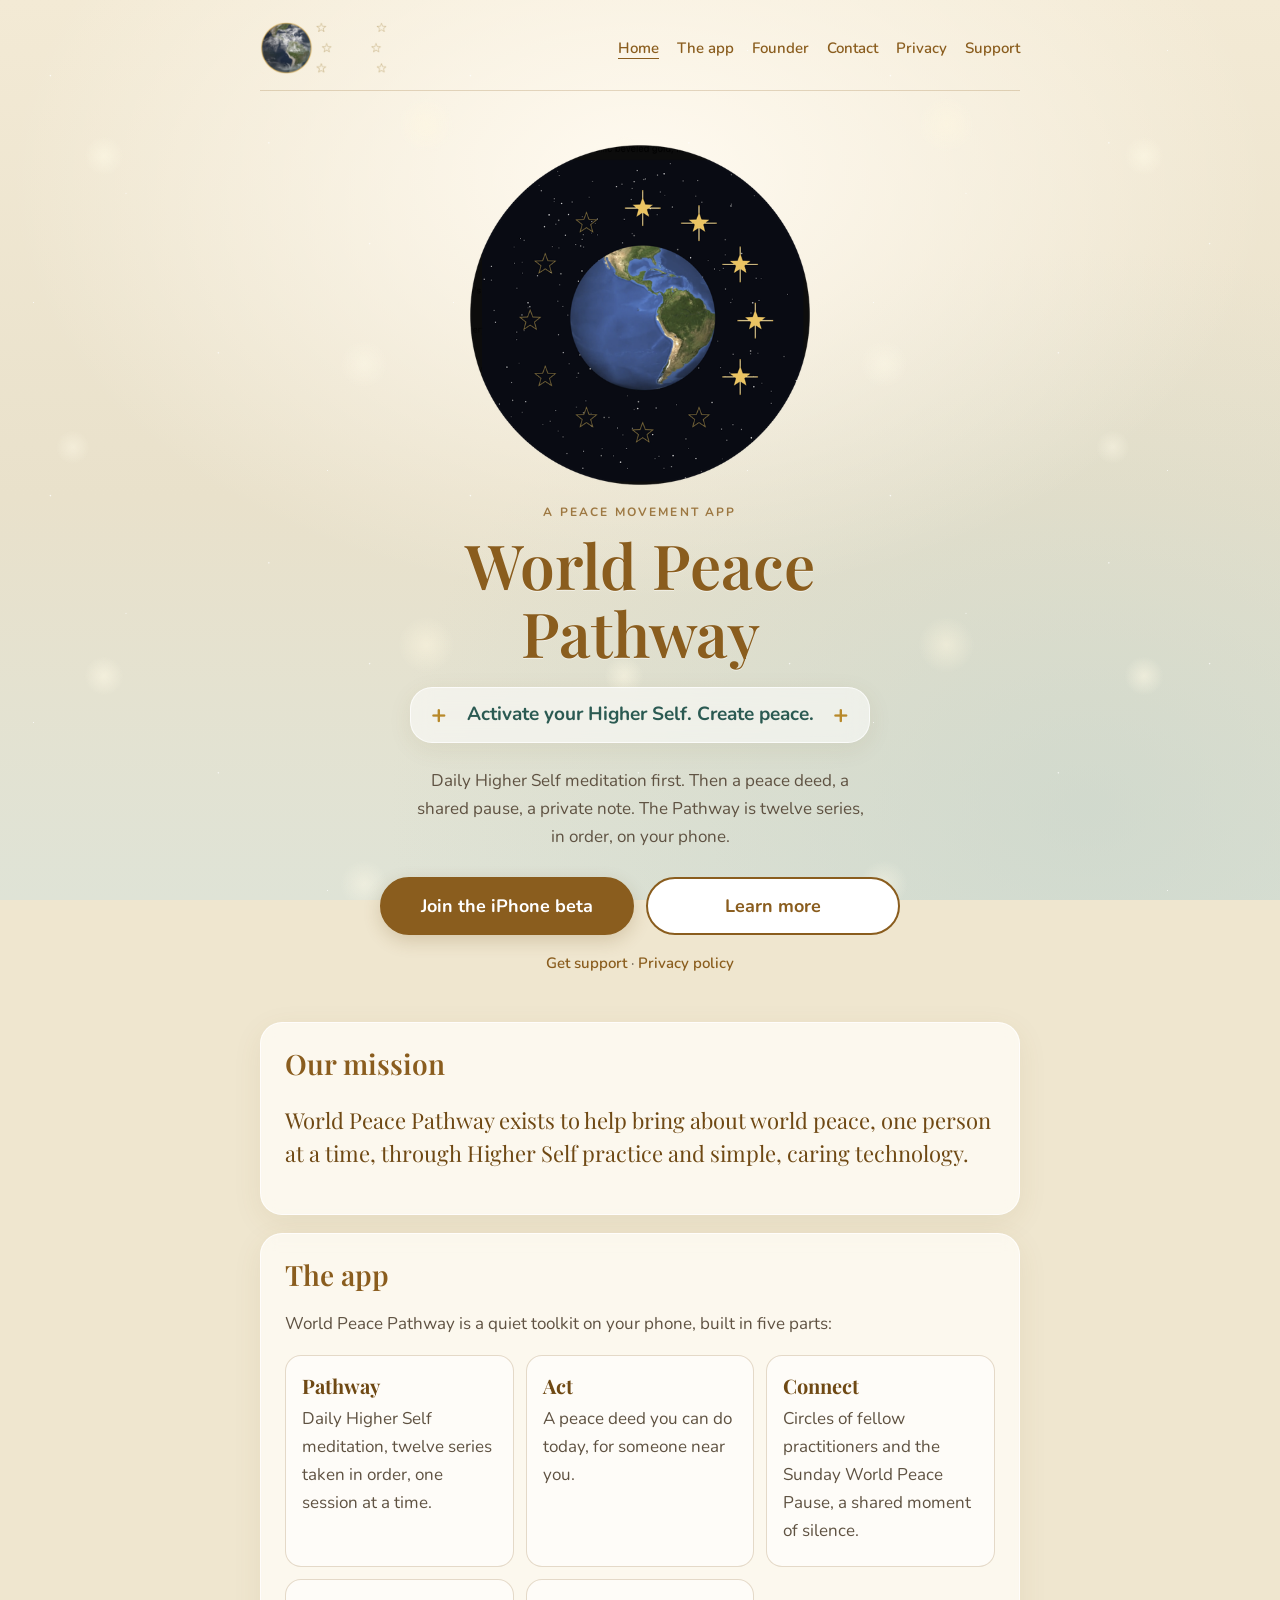
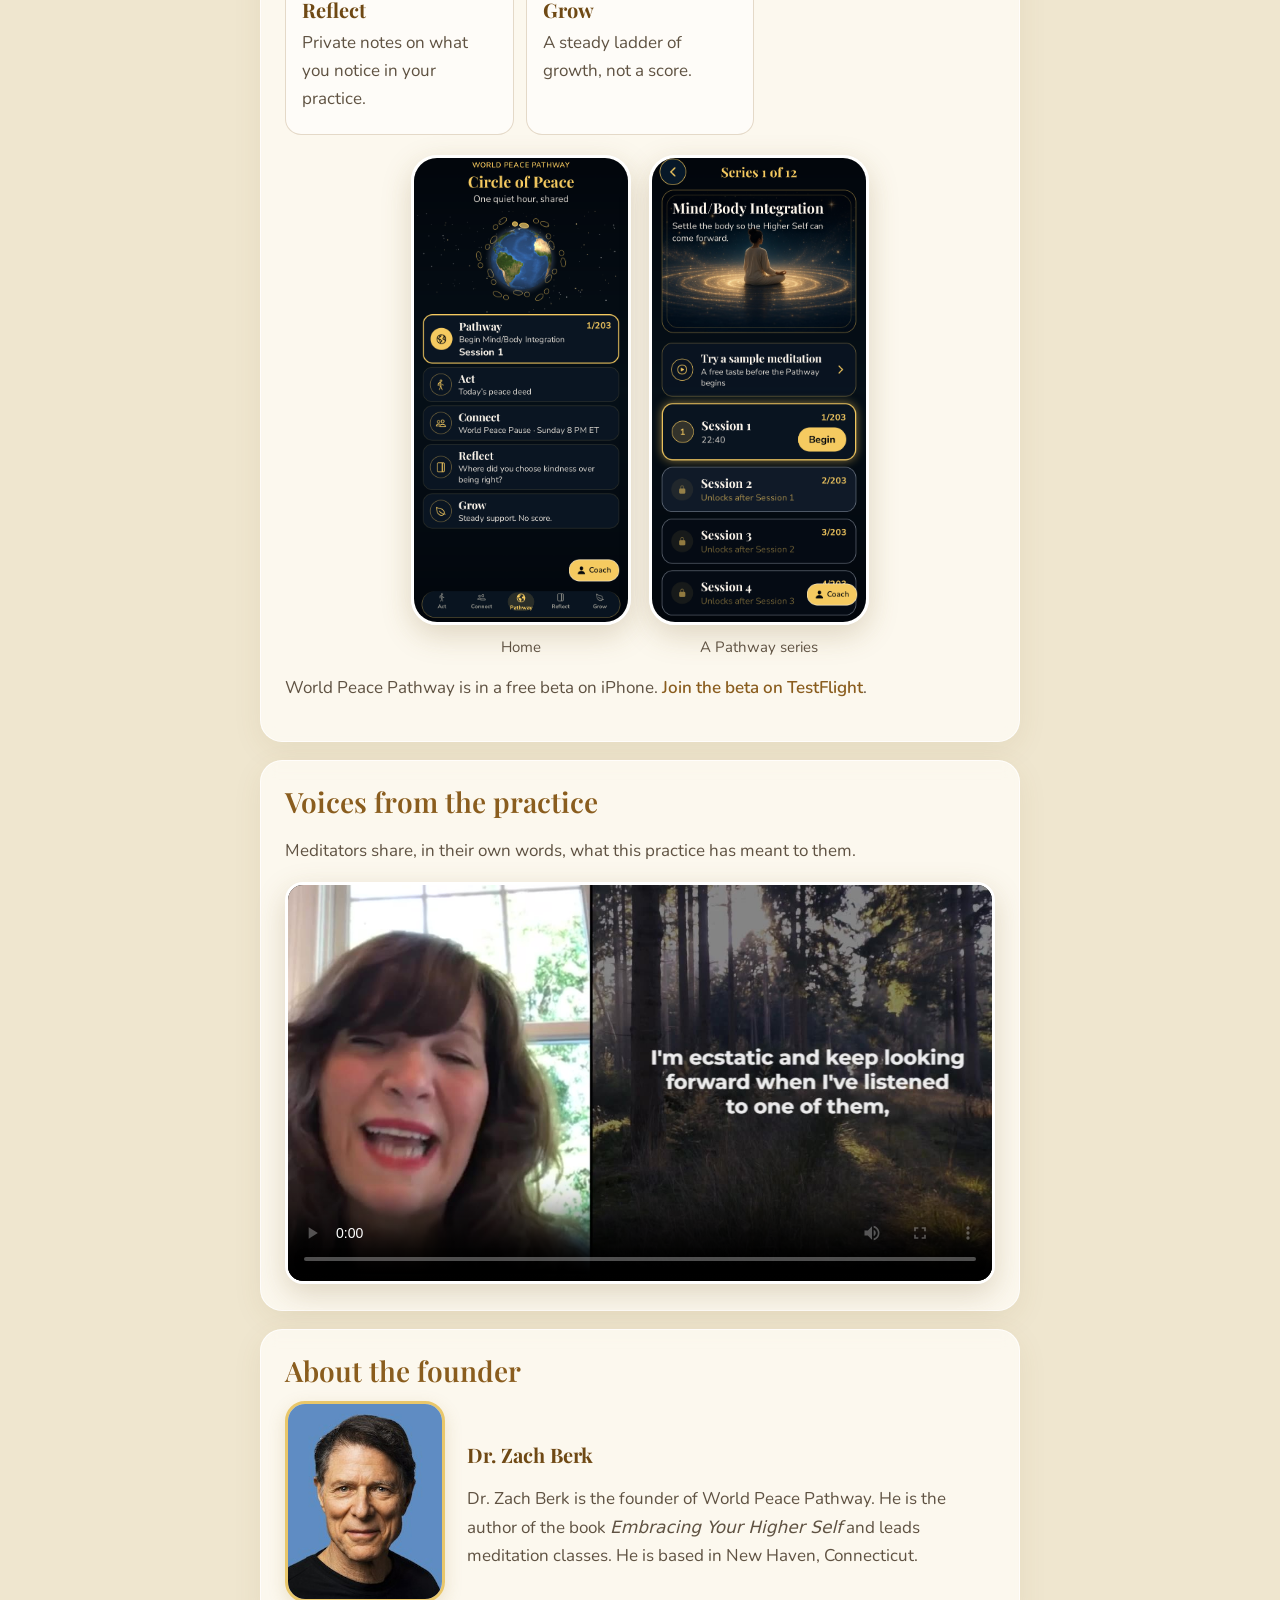
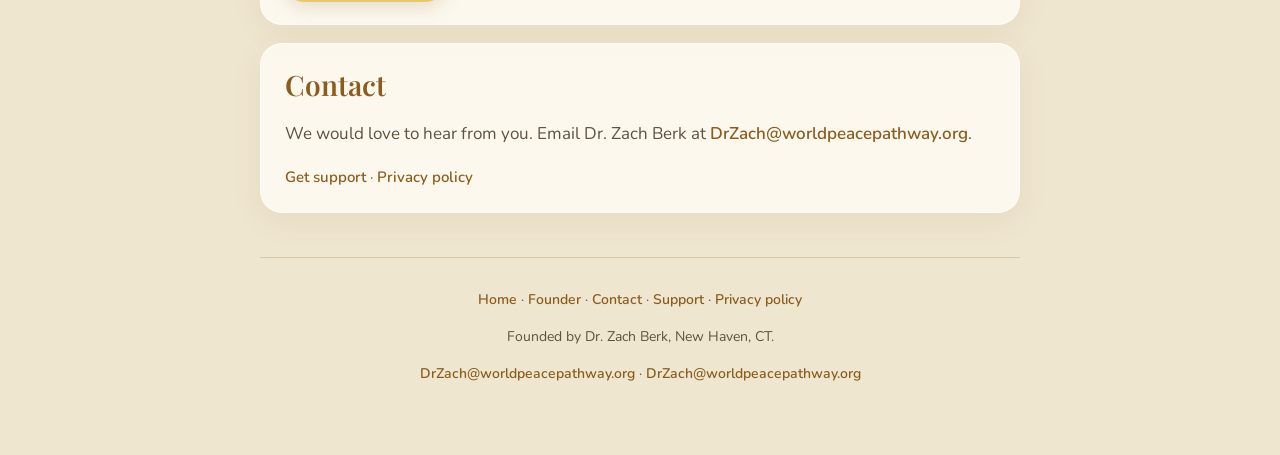
==== commit b5c35f01: "Publish the World Peace Pathway logo in the header, hero, favicon, and social image Co-authored-by: " ====
--- a/index.html
+++ b/index.html
@@ -14,12 +14,17 @@
       href="https://fonts.googleapis.com/css2?family=Nunito:wght@400;600;700&family=Playfair+Display:wght@500;600;700&display=swap"
       rel="stylesheet"
     />
+    <link rel="icon" href="img/favicon-32.png" type="image/png" sizes="32x32" />
+    <link rel="icon" href="img/icon-192.png" type="image/png" sizes="192x192" />
+    <link rel="icon" href="img/icon-512.png" type="image/png" sizes="512x512" />
+    <link rel="apple-touch-icon" href="img/apple-touch-icon.png" sizes="180x180" />
+    <meta property="og:image" content="https://worldpeacepathway.org/img/logo-disc-starfield-1024.png" />
     <link rel="stylesheet" href="styles.css" />
   </head>
   <body>
     <div class="wrap">
       <nav class="nav" aria-label="Primary">
-        <a class="brand" href="index.html">World Peace Pathway</a>
+        <a class="brand" href="index.html"><img class="brand-logo" src="img/lockup-cream.png" alt="World Peace Pathway" width="127" height="52" /></a>
         <div class="nav-links">
           <a href="index.html" aria-current="page">Home</a>
           <a href="#about">The app</a>
@@ -31,7 +36,7 @@
       </nav>
 
       <header class="hero">
-        <div class="globe" aria-hidden="true"><span class="petal" style="--r:0deg"></span><span class="petal" style="--r:30deg"></span><span class="petal" style="--r:60deg"></span><span class="petal" style="--r:90deg"></span><span class="petal" style="--r:120deg"></span><span class="petal" style="--r:150deg"></span><span class="petal" style="--r:180deg"></span><span class="petal" style="--r:210deg"></span><span class="petal" style="--r:240deg"></span><span class="petal" style="--r:270deg"></span><span class="petal" style="--r:300deg"></span><span class="petal" style="--r:330deg"></span><img class="earth" src="img/earth.webp" alt="" /></div>
+        <img class="hero-logo" src="img/logo-disc-starfield-1024.png" srcset="img/logo-disc-starfield-512.png 512w, img/logo-disc-starfield-1024.png 1024w" sizes="(min-width: 900px) 340px, 76vw" alt="" width="1024" height="1024" />
         <p class="kicker">A peace movement app</p>
         <h1>World Peace Pathway</h1>
         <p class="tagline"><span class="plus" aria-hidden="true">+</span><span>Activate your Higher Self. Create peace.</span><span class="plus" aria-hidden="true">+</span></p>
--- a/styles.css
+++ b/styles.css
@@ -43,6 +43,9 @@
 .nav { display: flex; align-items: center; justify-content: space-between; gap: 12px; flex-wrap: wrap;
   padding-bottom: 16px; border-bottom: 1px solid var(--line); }
 .brand { font-family: "Playfair Display", Georgia, serif; font-weight: 700; font-size: 19px; color: var(--brown); }
+.brand-logo { height: 52px; width: auto; display: block; }
+a.brand:hover, a.brand:focus { text-decoration: none; }
+.hero-logo { width: min(300px, 76vw); height: auto; margin: 6px auto 18px; display: block; }
 .nav-links { display: flex; gap: 18px; font-size: 15px; }
 .nav-links a[aria-current="page"] { text-decoration: underline; text-underline-offset: 5px; }
 .hero { padding: 36px 0 28px; text-align: center; }
@@ -87,6 +90,7 @@
 @media (min-width: 900px) {
   .hero { padding-top: 48px; }
   .globe { width: 340px; }
+  .hero-logo { width: 340px; }
   .actions { flex-direction: row; max-width: 520px; }
   .actions .btn { flex: 1; }
 }
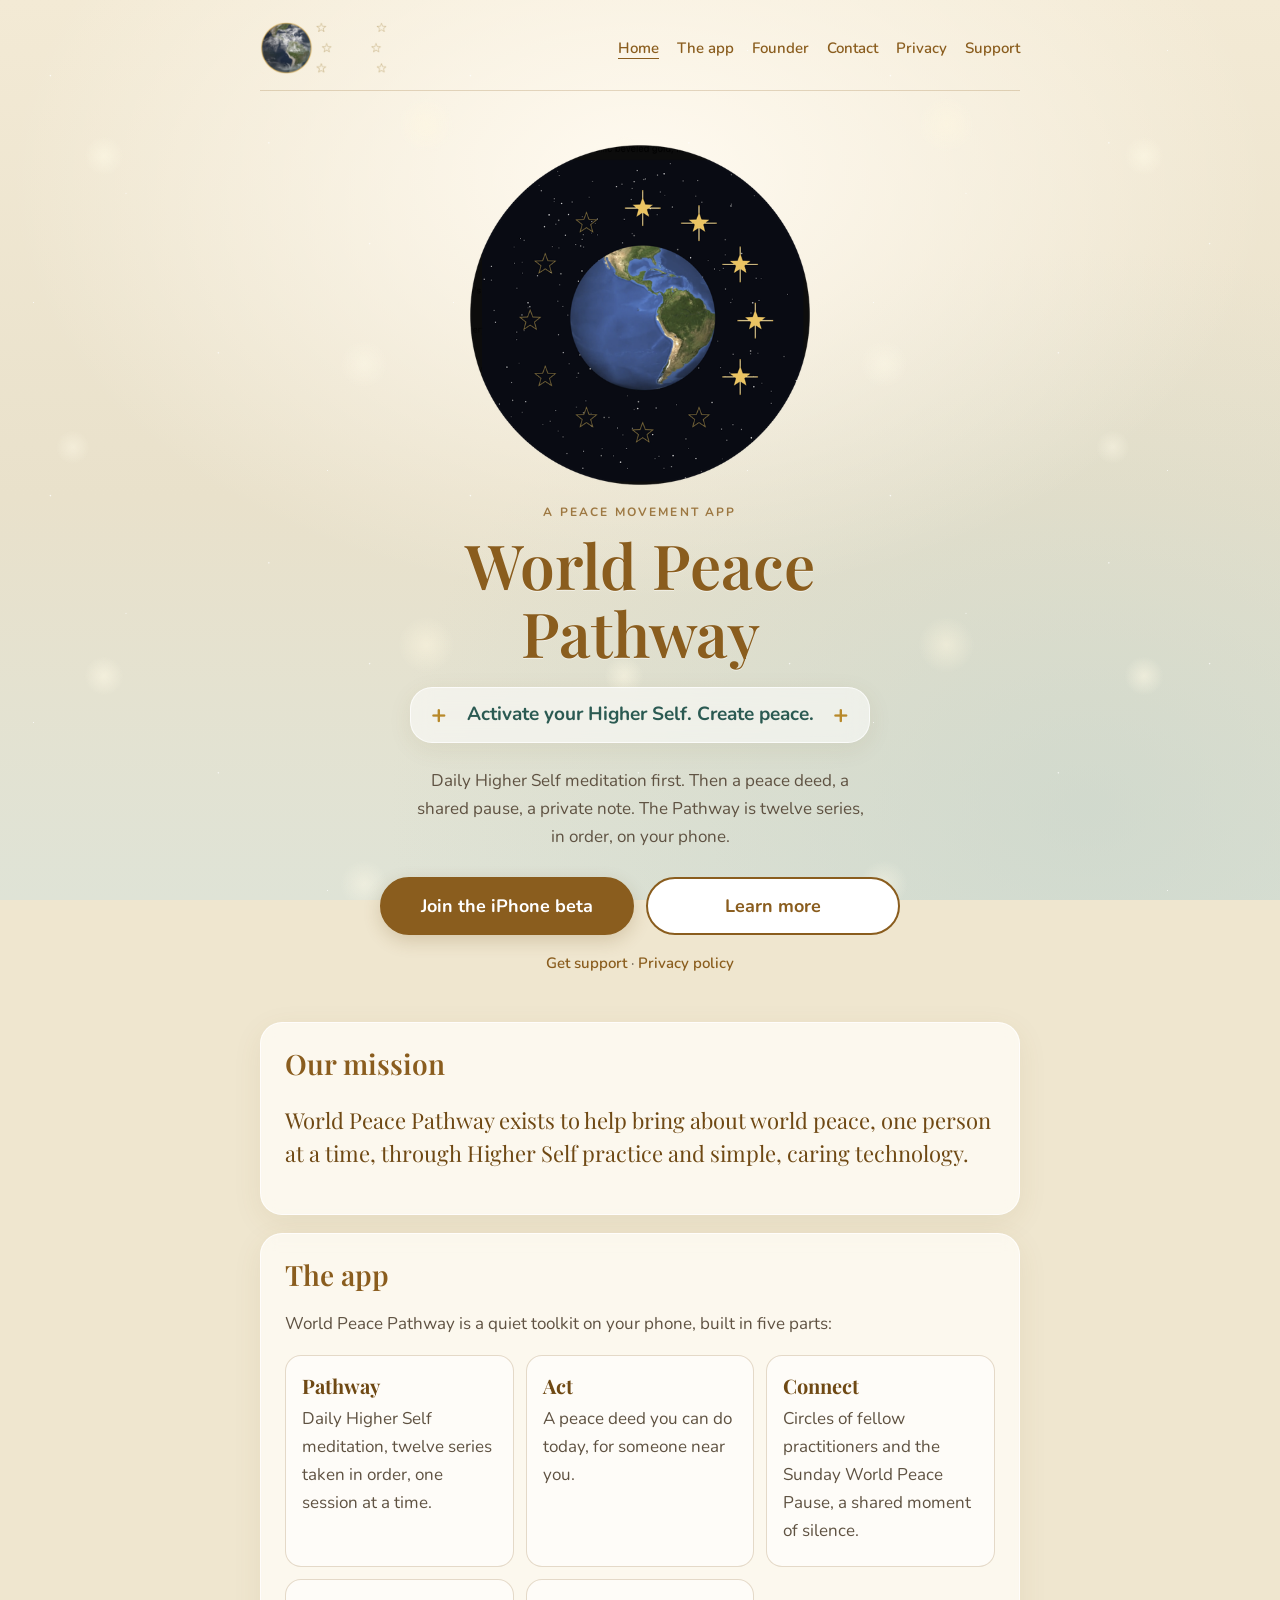
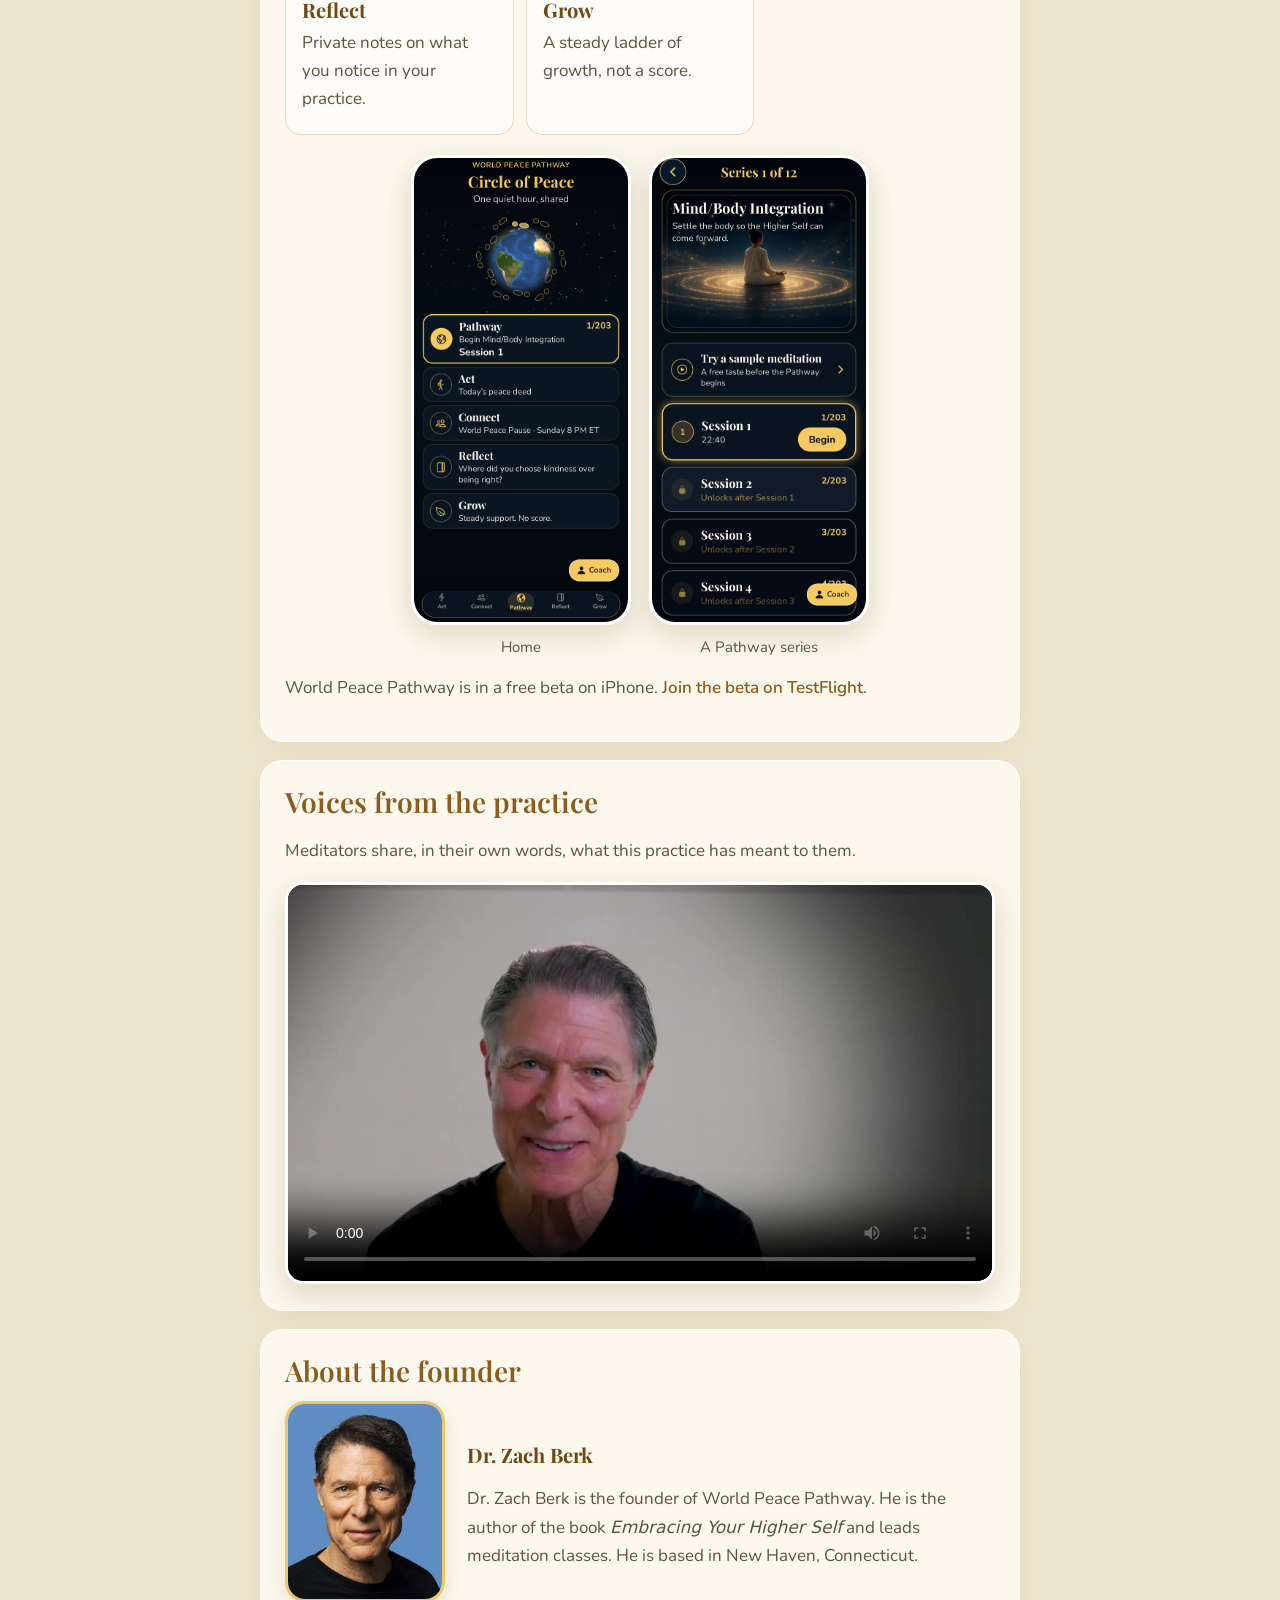
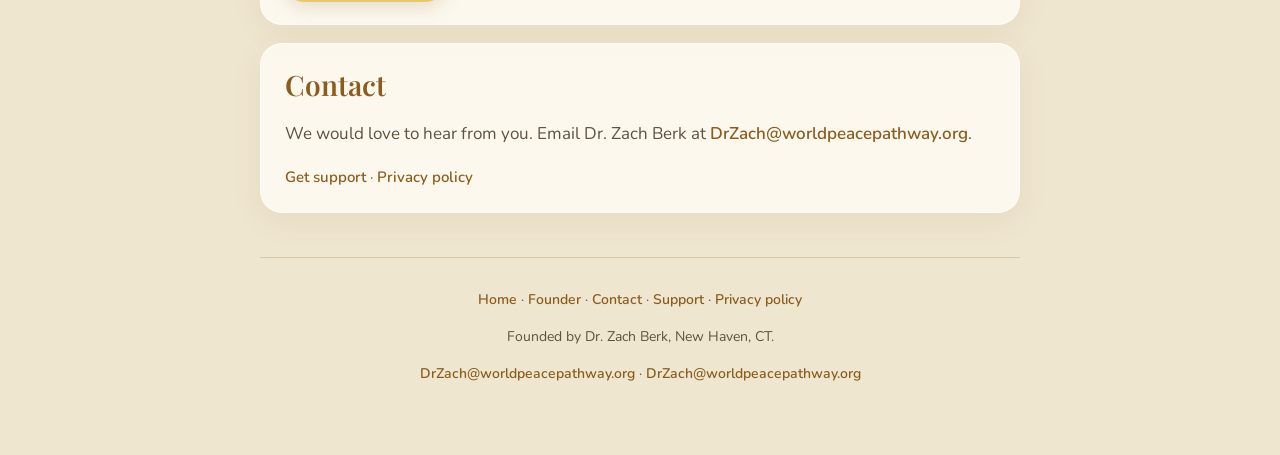
==== commit 8641f359: "Use Voices v6 video and new poster" ====
--- a/index.html
+++ b/index.html
@@ -79,8 +79,8 @@
         <h2>Voices from the practice</h2>
         <p>Meditators share, in their own words, what this practice has meant to them.</p>
         <div class="video-wrap">
-          <video controls playsinline preload="metadata" poster="media/voices-poster.jpg">
-            <source src="media/voices.mp4" type="video/mp4" />
+          <video controls playsinline preload="metadata" poster="media/voices-v5-poster2.jpg">
+            <source src="media/voices-v5.mp4" type="video/mp4" />
             Your browser does not support embedded video.
           </video>
         </div>
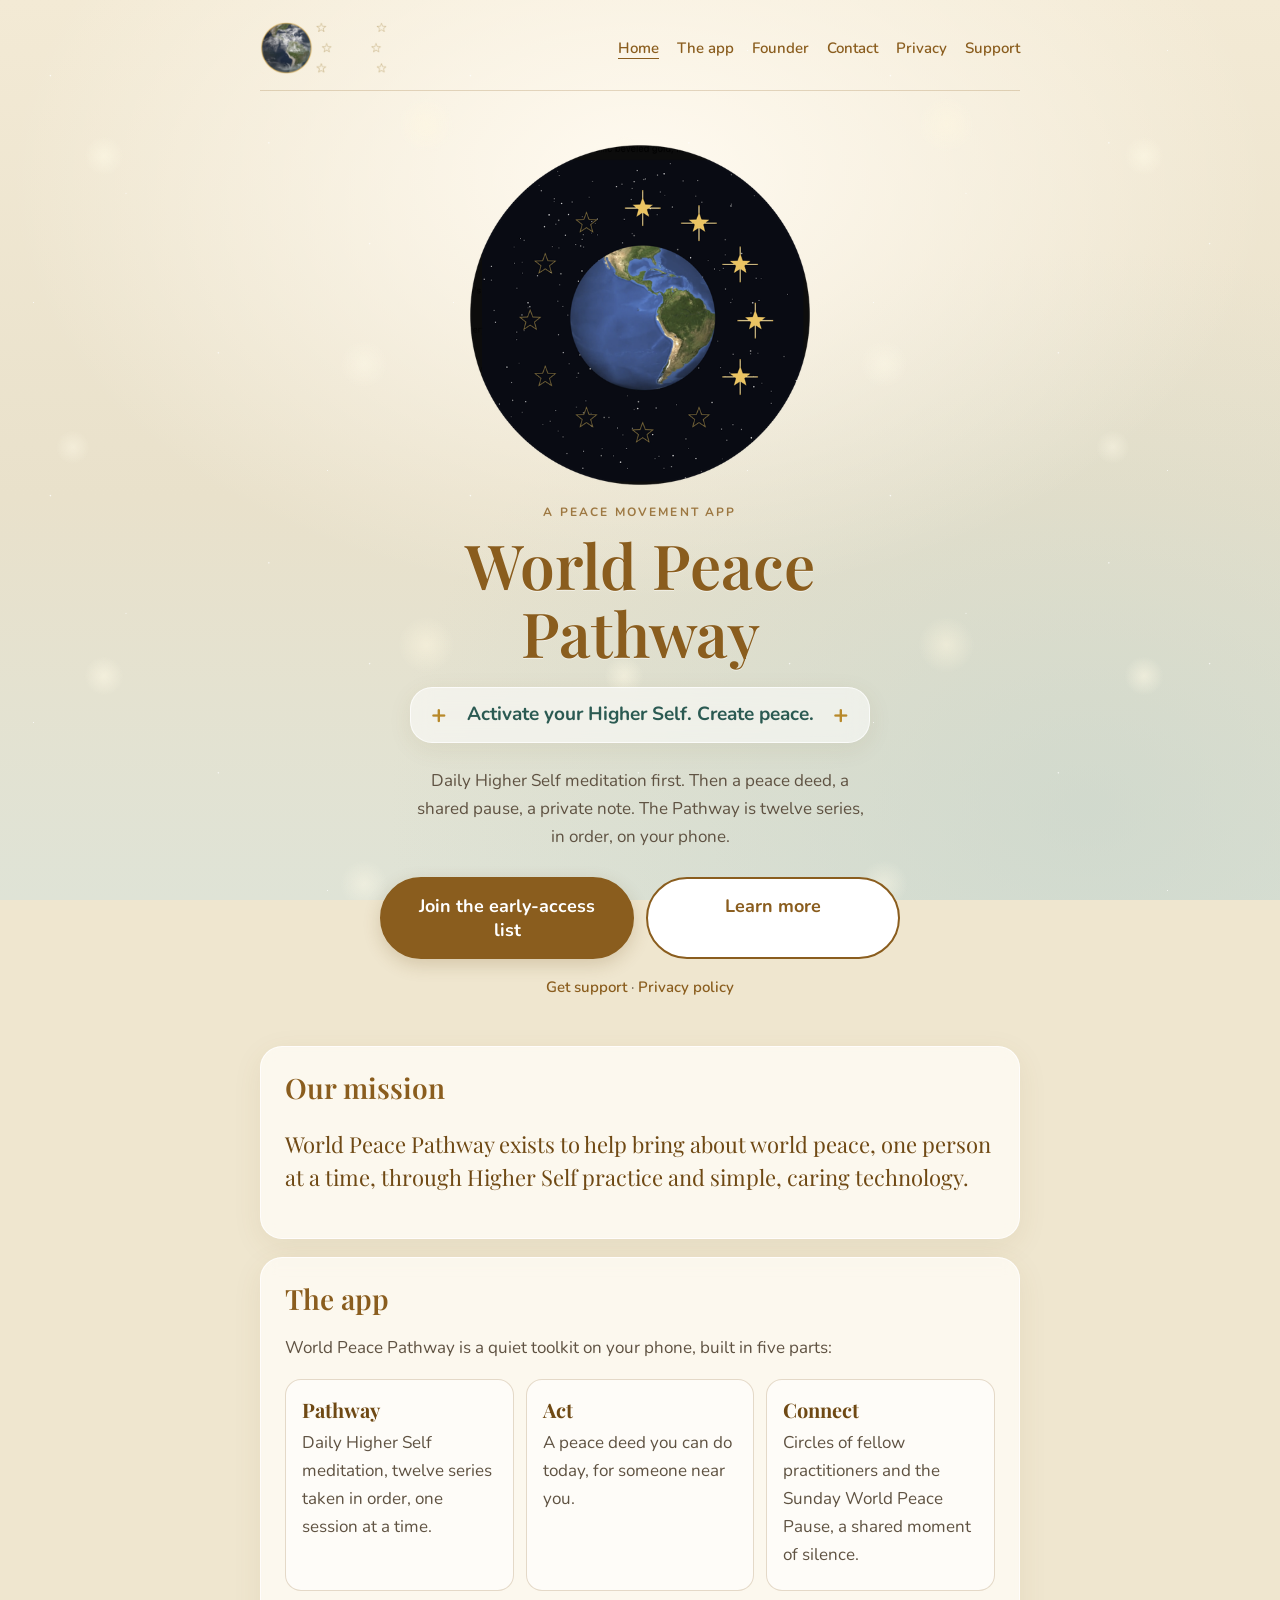
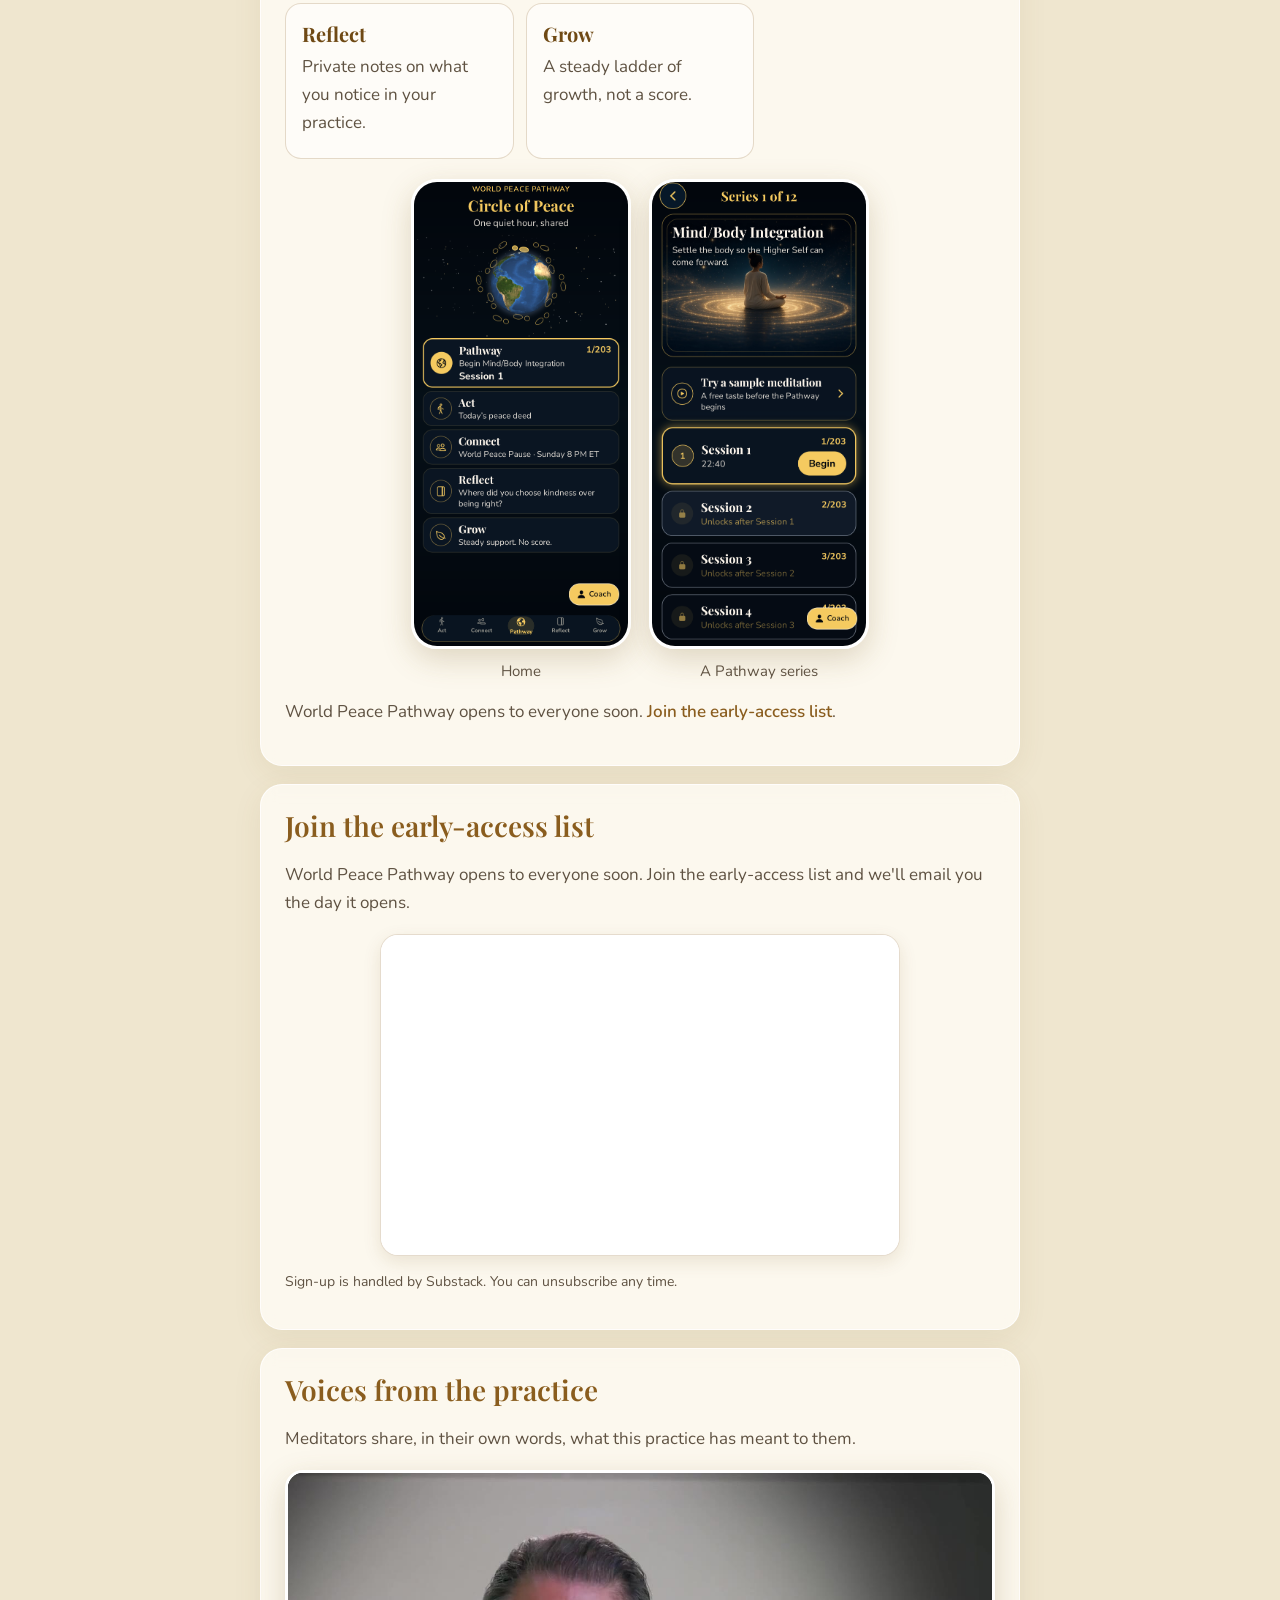
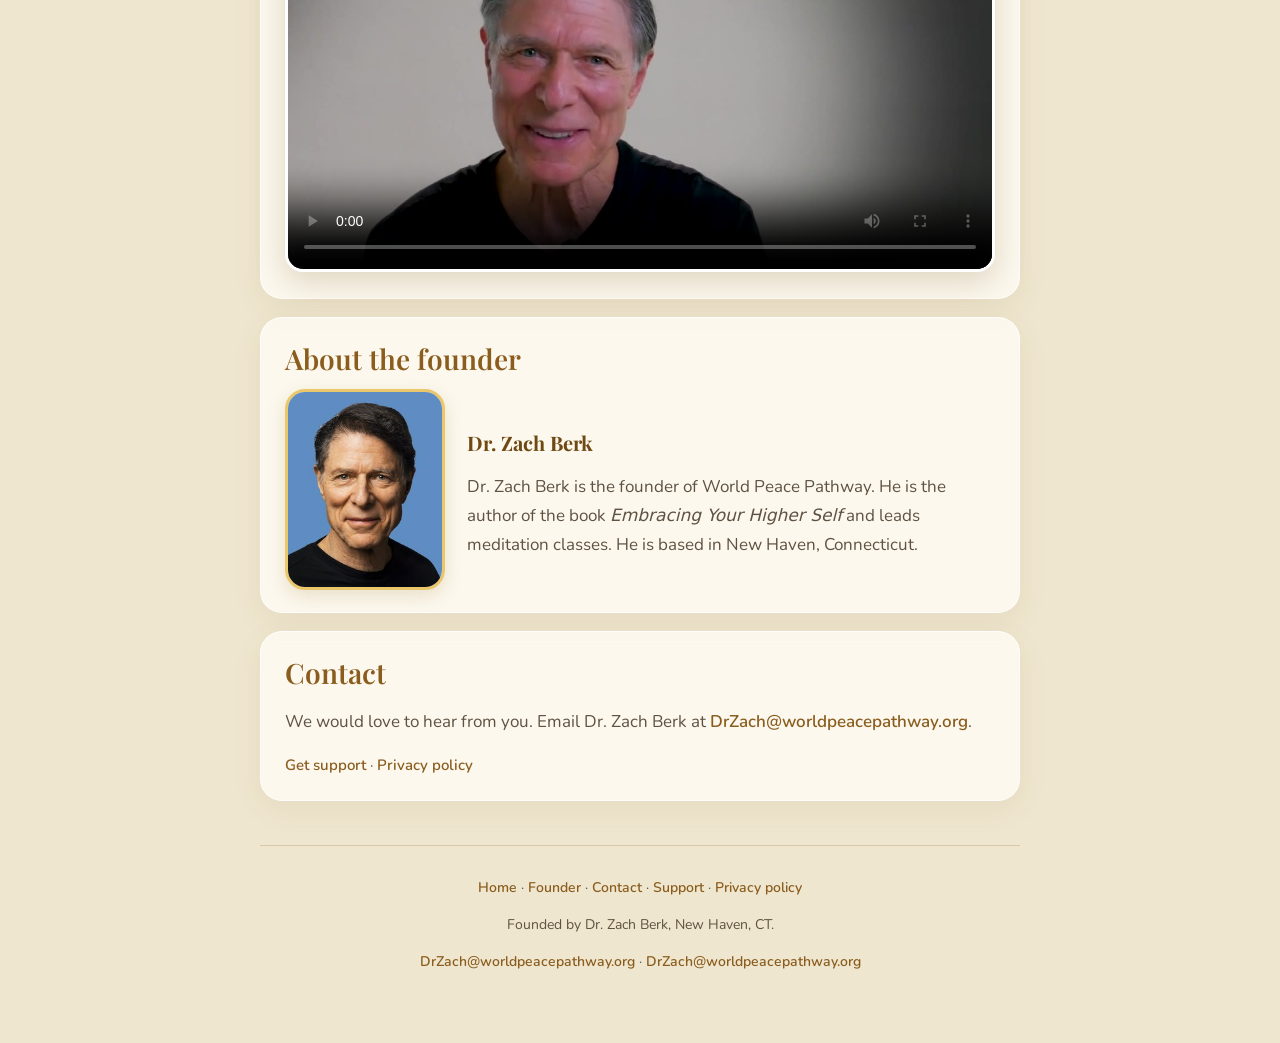
==== commit 1fea37f5: "Replace public TestFlight beta links with early-access sign-up (Substack)" ====
--- a/index.html
+++ b/index.html
@@ -45,7 +45,7 @@
           The Pathway is twelve series, in order, on your phone.
         </p>
         <div class="actions">
-          <a class="btn" href="https://testflight.apple.com/join/EWuF71GV">Join the iPhone beta</a>
+          <a class="btn" href="#early-access">Join the early-access list</a>
           <a class="btn ghost" href="#mission">Learn more</a>
         </div>
         <p class="small-links"><a href="support.html">Get support</a> · <a href="privacy.html">Privacy policy</a></p>
@@ -71,8 +71,17 @@
           <figure><img src="img/app-home.png" alt="World Peace Pathway home screen" /><figcaption>Home</figcaption></figure>
           <figure><img src="img/app-pathway.png" alt="A Pathway series list in World Peace Pathway" /><figcaption>A Pathway series</figcaption></figure>
         </div>
-        <p>World Peace Pathway is in a free beta on iPhone.
-          <a href="https://testflight.apple.com/join/EWuF71GV">Join the beta on TestFlight</a>.</p>
+        <p>World Peace Pathway opens to everyone soon.
+          <a href="#early-access">Join the early-access list</a>.</p>
+      </section>
+
+      <section class="panel" id="early-access">
+        <h2>Join the early-access list</h2>
+        <p>World Peace Pathway opens to everyone soon. Join the early-access list and we'll email you the day it opens.</p>
+        <div class="signup-wrap">
+          <iframe src="https://worldpeacepathway.substack.com/embed" title="Join the World Peace Pathway early-access list" class="signup-frame" frameborder="0" scrolling="no"></iframe>
+        </div>
+        <p class="meta">Sign-up is handled by Substack. You can unsubscribe any time.</p>
       </section>
 
       <section class="panel" id="voices">
--- a/styles.css
+++ b/styles.css
@@ -113,3 +113,6 @@
 .video-wrap { margin: 16px 0 4px; border-radius: 18px; overflow: hidden; border: 3px solid #fff; box-shadow: 0 10px 30px rgba(120,90,30,.22); background: #000; }
 .video-wrap video { display: block; width: 100%; height: auto; aspect-ratio: 16 / 9; }
 .founder-photo { width: 160px; height: auto; flex: none; border-radius: 20px; border: 3px solid var(--gold); box-shadow: 0 6px 18px rgba(150,115,40,0.18); object-fit: cover; }
+
+.signup-wrap { margin: 14px auto 4px; max-width: 520px; border-radius: 18px; overflow: hidden; border: 1px solid var(--line); background: #fff; box-shadow: 0 6px 18px rgba(111,73,20,.12); }
+.signup-frame { display: block; width: 100%; height: 320px; border: 0; background: #fff; }
